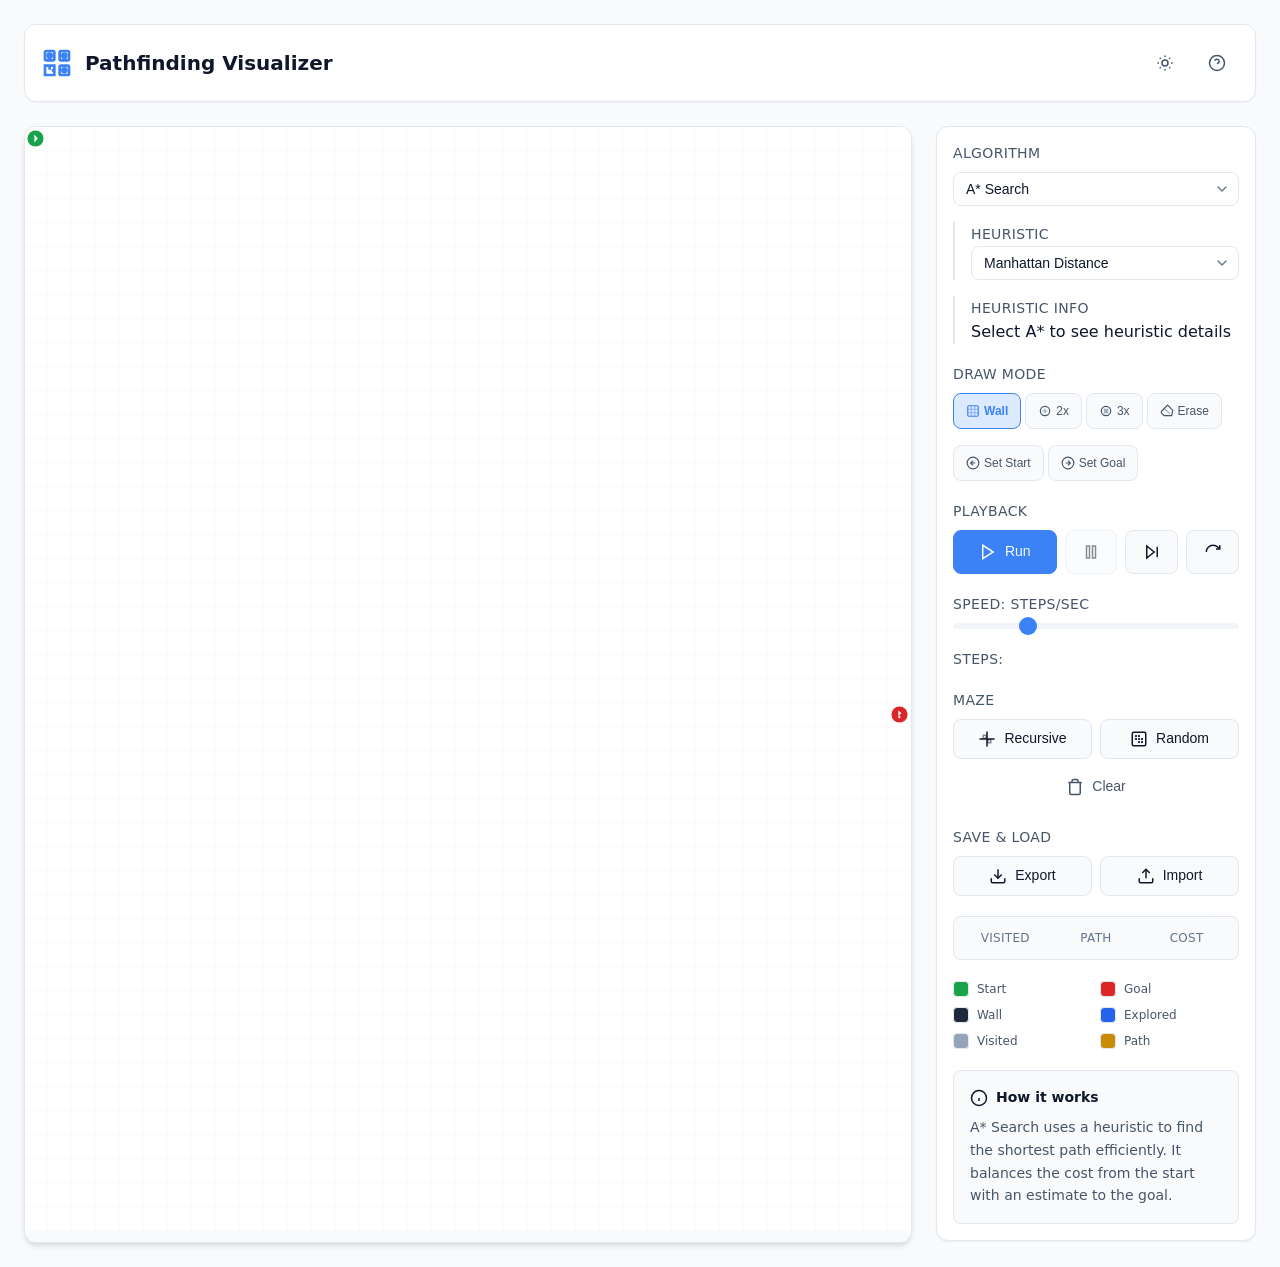
==== index.html @ 315a3c70 "Initial commit: Add all major improvements to pathfinding visualizer" ====
<!DOCTYPE html>
<html lang="en">
<head>
  <meta charset="UTF-8">
  <meta name="viewport" content="width=device-width, initial-scale=1.0, viewport-fit=cover">
  <meta name="description" content="Interactive pathfinding algorithm visualizer. Visualize BFS, DFS, Dijkstra, and A* algorithms with step-by-step animation, maze generation, and educational explanations.">
  <meta name="theme-color" content="#3b82f6">
  <meta name="color-scheme" content="light dark">
  
  <!-- PWA Manifest -->
  <link rel="manifest" href="/manifest.json">
  
  <!-- Favicon -->
  <link rel="icon" type="image/svg+xml" href="data:image/svg+xml,%3Csvg xmlns='http://www.w3.org/2000/svg' viewBox='0 0 32 32'%3E%3Crect width='32' height='32' rx='6' fill='%233b82f6'/%3E%3Cpath d='M8 24h4v-4H8v4zm0-8h4v-4H8v4zm0-8h4V4H8v4zm8 16h8v-4h-8v4zm0-8h8v-4h-8v4zm0-8h8V4h-8v4z' fill='white'/%3E%3C/svg%3E">
  
  <!-- Mobile App Support -->
  <meta name="mobile-web-app-capable" content="yes">
  <meta name="apple-mobile-web-app-capable" content="yes">
  <meta name="apple-mobile-web-app-status-bar-style" content="default">
  <meta name="apple-mobile-web-app-title" content="PathViz">
  <link rel="apple-touch-icon" href="data:image/svg+xml,%3Csvg xmlns='http://www.w3.org/2000/svg' viewBox='0 0 192 192'%3E%3Crect width='192' height='192' rx='36' fill='%233b82f6'/%3E%3Cpath d='M48 144h24v-24H48v24zm0-48h24V72H48v24zm0-48h24V24H48v24zm48 96h48v-24H96v24zm0-48h48V72H96v24zm0-48h48V24H96v24z' fill='white'/%3E%3C/svg%3E">
  
  <!-- Preconnect to external resources (none in this case - zero dependencies) -->
  
  <!-- Styles -->
  <link rel="stylesheet" href="/css/themes.css">
  <link rel="stylesheet" href="/css/main.css">
  
  <title>Pathfinding Visualizer - Interactive Algorithm Visualizer</title>
</head>
<body>
  <a href="#main-content" class="sr-only">Skip to main content</a>
  
  <div class="app" role="application" aria-label="Pathfinding Visualizer">
    
    <!-- Header -->
    <header class="app-header" role="banner">
      <div class="app-title">
        <svg class="logo" viewBox="0 0 24 24" fill="none" stroke="currentColor" stroke-width="2" aria-hidden="true">
          <rect x="3" y="3" width="7" height="7" rx="1"/>
          <rect x="14" y="3" width="7" height="7" rx="1"/>
          <rect x="14" y="14" width="7" height="7" rx="1"/>
          <path d="M3 21h7v-7H3v7z"/>
          <circle cx="6.5" cy="6.5" r="1.5" fill="currentColor"/>
          <circle cx="17.5" cy="6.5" r="1.5" fill="currentColor"/>
          <circle cx="17.5" cy="17.5" r="1.5" fill="currentColor"/>
          <path d="M10 17.5h-3.5v-3.5" stroke-dasharray="2 2"/>
        </svg>
        <h1>Pathfinding Visualizer</h1>
      </div>
      <div class="header-actions">
        <button id="theme-toggle" class="btn btn-ghost btn-icon theme-toggle" aria-label="Toggle dark mode">
          <svg class="icon-sun" viewBox="0 0 24 24" fill="none" stroke="currentColor" stroke-width="2" aria-hidden="true">
            <circle cx="12" cy="12" r="4"/>
            <path d="M12 2v2M12 20v2M4.93 4.93l1.41 1.41M17.66 17.66l1.41 1.41M2 12h2M20 12h2M6.34 17.66l-1.41 1.41M19.07 4.93l-1.41 1.41"/>
          </svg>
          <svg class="icon-moon" viewBox="0 0 24 24" fill="none" stroke="currentColor" stroke-width="2" aria-hidden="true">
            <path d="M21 12.79A9 9 0 1 1 11.21 3 7 7 0 0 0 21 12.79z"/>
          </svg>
        </button>
        <button id="help-btn" class="btn btn-ghost btn-icon" aria-label="Keyboard shortcuts">
          <svg viewBox="0 0 24 24" fill="none" stroke="currentColor" stroke-width="2" aria-hidden="true">
            <circle cx="12" cy="12" r="10"/>
            <path d="M9.09 9a3 3 0 0 1 5.83 1c0 2-3 3-3 3"/>
            <line x1="12" y1="17" x2="12.01" y2="17"/>
          </svg>
        </button>
      </div>
    </header>

    <!-- App Content: Canvas and Sidebar side by side -->
    <div class="app-content">
      
      <!-- Main Content -->
      <main id="main-content" class="main-content">
        
        <!-- Canvas Container -->
        <div class="canvas-wrapper" role="region" aria-label="Grid visualization">
          <canvas id="grid-canvas" role="img" aria-label="Interactive grid showing pathfinding algorithm visualization"></canvas>
        </div>
        
      </main>

      <!-- Sidebar / Control Panel -->
      <aside class="sidebar" role="complementary" aria-label="Controls">
      
      <div class="control-panel">
        
        <!-- Algorithm Selection -->
        <div class="control-group">
          <label for="algorithm-select" id="algorithm-label">Algorithm</label>
          <select id="algorithm-select" class="select" aria-labelledby="algorithm-label">
            <option value="bfs">Breadth-First Search (BFS)</option>
            <option value="dfs">Depth-First Search (DFS)</option>
            <option value="dijkstra">Dijkstra's Algorithm</option>
            <option value="astar" selected>A* Search</option>
          </select>
          
          <!-- Heuristic selector (shown only for A*) -->
          <div id="heuristic-group" class="control-subgroup">
            <label for="heuristic-select" id="heuristic-label">Heuristic</label>
            <select id="heuristic-select" class="select" aria-labelledby="heuristic-label">
              <option value="manhattan" selected>Manhattan Distance</option>
              <option value="euclidean">Euclidean Distance</option>
              <option value="chebyshev">Chebyshev Distance</option>
              <option value="octile">Octile Distance</option>
            </select>
          </div>
          
          <!-- Heuristic Info Display -->
          <div id="heuristic-info" class="control-subgroup">
            <label for="heuristic-display">Heuristic Info</label>
            <div id="heuristic-display" class="heuristic-description">
              Select A* to see heuristic details
            </div>
          </div>
        </div>

        <!-- Draw Mode -->
        <div class="control-group">
          <span class="control-label" id="draw-mode-label">Draw Mode</span>
          <div class="button-group" role="radiogroup" aria-labelledby="draw-mode-label">
            <button class="btn-mode active" data-mode="wall" aria-pressed="true" aria-label="Draw walls">
              <svg viewBox="0 0 24 24" fill="none" stroke="currentColor" stroke-width="2" width="14" height="14" aria-hidden="true">
                <rect x="3" y="3" width="18" height="18" rx="2"/>
                <path d="M9 3v18M15 3v18M3 9h18M3 15h18" opacity="0.5"/>
              </svg>
              Wall
            </button>
            <button class="btn-mode" data-mode="weight2" aria-pressed="false" aria-label="Set weight to 2">
              <svg viewBox="0 0 24 24" fill="none" stroke="currentColor" stroke-width="2" width="14" height="14" aria-hidden="true">
                <circle cx="12" cy="12" r="8"/>
                <path d="M12 8v8M8 12h8" opacity="0.5"/>
              </svg>
              2x
            </button>
            <button class="btn-mode" data-mode="weight3" aria-pressed="false" aria-label="Set weight to 3">
              <svg viewBox="0 0 24 24" fill="none" stroke="currentColor" stroke-width="2" width="14" height="14" aria-hidden="true">
                <circle cx="12" cy="12" r="8"/>
                <path d="M12 8v8M8 12h8M8 8l8 8M16 8l-8 8" opacity="0.5"/>
              </svg>
              3x
            </button>
            <button class="btn-mode" data-mode="eraser" aria-pressed="false" aria-label="Erase cells">
              <svg viewBox="0 0 24 24" fill="none" stroke="currentColor" stroke-width="2" width="14" height="14" aria-hidden="true">
                <path d="M20 20H7L3 16C2 15 2 13 3 12L13 2L22 11L20 20Z"/>
                <path d="M17 17L7 7" opacity="0.5"/>
              </svg>
              Erase
            </button>
          </div>
          <div class="button-group mt-2" role="radiogroup" aria-label="Set positions">
            <button class="btn-mode btn-mode-start" data-mode="setstart" aria-pressed="false" aria-label="Set start position">
              <svg viewBox="0 0 24 24" fill="none" stroke="currentColor" stroke-width="2" width="14" height="14" aria-hidden="true">
                <circle cx="12" cy="12" r="10"/>
                <path d="M12 8l-4 4 4 4M8 12h8" stroke="currentColor"/>
              </svg>
              Set Start
            </button>
            <button class="btn-mode btn-mode-goal" data-mode="setgoal" aria-pressed="false" aria-label="Set goal position">
              <svg viewBox="0 0 24 24" fill="none" stroke="currentColor" stroke-width="2" width="14" height="14" aria-hidden="true">
                <circle cx="12" cy="12" r="10"/>
                <path d="M12 16l4-4-4-4M8 12h8" stroke="currentColor"/>
              </svg>
              Set Goal
            </button>
          </div>
        </div>

        <!-- Playback Controls -->
        <div class="control-group">
          <span class="control-label">Playback</span>
          <div class="playback-controls">
            <button id="btn-run" class="btn btn-primary" aria-label="Run algorithm">
              <svg viewBox="0 0 24 24" fill="none" stroke="currentColor" stroke-width="2" aria-hidden="true">
                <polygon points="5 3 19 12 5 21 5 3"/>
              </svg>
              Run
            </button>
            <button id="btn-pause" class="btn btn-secondary btn-icon" aria-label="Pause animation" disabled>
              <svg viewBox="0 0 24 24" fill="none" stroke="currentColor" stroke-width="2" aria-hidden="true">
                <rect x="6" y="4" width="4" height="16"/>
                <rect x="14" y="4" width="4" height="16"/>
              </svg>
            </button>
            <button id="btn-step" class="btn btn-secondary btn-icon" aria-label="Step forward">
              <svg viewBox="0 0 24 24" fill="none" stroke="currentColor" stroke-width="2" aria-hidden="true">
                <polygon points="5 4 15 12 5 20 5 4"/>
                <line x1="19" y1="5" x2="19" y2="19"/>
              </svg>
            </button>
            <button id="btn-reset" class="btn btn-secondary btn-icon" aria-label="Reset grid">
              <svg viewBox="0 0 24 24" fill="none" stroke="currentColor" stroke-width="2" aria-hidden="true">
                <path d="M3 12a9 9 0 0 1 9-9 9.75 9.75 0 0 1 6.74 2.74L21 8"/>
                <path d="M21 3v5h-5"/>
              </svg>
            </button>
          </div>
        </div>

        <!-- Speed Control -->
        <div class="control-group">
          <label for="speed-slider">
            Speed: <span id="speed-value" aria-live="polite">50</span> steps/sec
          </label>
          <input type="range" id="speed-slider" min="1" max="200" value="50" 
                 aria-valuemin="1" aria-valuemax="200" aria-valuenow="50">
        </div>
        
        <!-- Step Counter -->
        <div class="control-group">
          <label for="step-counter">
            Steps: <span id="step-count" aria-live="polite">0</span>
          </label>
        </div>

        <!-- Maze Generation -->
        <div class="control-group">
          <span class="control-label">Maze</span>
          <div class="maze-controls">
            <button id="btn-maze-backtracker" class="btn btn-secondary">
              <svg viewBox="0 0 24 24" fill="none" stroke="currentColor" stroke-width="2" width="16" height="16" aria-hidden="true">
                <path d="M2 12h20M12 2v20"/>
                <path d="M7 7h4v4H7zM13 13h4v4h-4z" opacity="0.5"/>
              </svg>
              Recursive
            </button>
            <button id="btn-maze-random" class="btn btn-secondary">
              <svg viewBox="0 0 24 24" fill="none" stroke="currentColor" stroke-width="2" width="16" height="16" aria-hidden="true">
                <rect x="3" y="3" width="18" height="18" rx="2"/>
                <path d="M8 8h.01M12 12h.01M16 16h.01M8 12h.01M12 16h.01M12 8h.01M16 12h.01" stroke-width="3" stroke-linecap="round"/>
              </svg>
              Random
            </button>
            <button id="btn-clear-walls" class="btn btn-ghost">
              <svg viewBox="0 0 24 24" fill="none" stroke="currentColor" stroke-width="2" width="16" height="16" aria-hidden="true">
                <path d="M3 6h18M19 6v14c0 1-1 2-2 2H7c-1 0-2-1-2-2V6"/>
                <path d="M8 6V4c0-1 1-2 2-2h4c1 0 2 1 2 2v2"/>
              </svg>
              Clear
            </button>
          </div>
        </div>

        <!-- Import/Export -->
        <div class="control-group">
          <span class="control-label">Save & Load</span>
          <div class="file-controls">
            <button id="btn-export" class="btn btn-secondary">
              <svg viewBox="0 0 24 24" fill="none" stroke="currentColor" stroke-width="2" width="16" height="16" aria-hidden="true">
                <path d="M21 15v4a2 2 0 0 1-2 2H5a2 2 0 0 1-2-2v-4"/>
                <polyline points="7 10 12 15 17 10"/>
                <line x1="12" y1="15" x2="12" y2="3"/>
              </svg>
              Export
            </button>
            <button id="btn-import" class="btn btn-secondary">
              <svg viewBox="0 0 24 24" fill="none" stroke="currentColor" stroke-width="2" width="16" height="16" aria-hidden="true">
                <path d="M21 15v4a2 2 0 0 1-2 2H5a2 2 0 0 1-2-2v-4"/>
                <polyline points="17 8 12 3 7 8"/>
                <line x1="12" y1="3" x2="12" y2="15"/>
              </svg>
              Import
            </button>
            <input type="file" id="file-input" class="file-input" accept=".json" aria-label="Import maze file">
          </div>
        </div>

        <!-- Stats Panel -->
        <div class="stats-panel" role="region" aria-label="Algorithm statistics">
          <div class="stat">
            <span class="stat-label">Visited</span>
            <span id="stat-visited" class="stat-value" aria-live="polite">0</span>
          </div>
          <div class="stat">
            <span class="stat-label">Path</span>
            <span id="stat-length" class="stat-value" aria-live="polite">0</span>
          </div>
          <div class="stat">
            <span class="stat-label">Cost</span>
            <span id="stat-cost" class="stat-value" aria-live="polite">0</span>
          </div>
        </div>

        <!-- Legend -->
        <div class="legend" role="region" aria-label="Color legend">
          <div class="legend-item">
            <span class="legend-color legend-color-start"></span>
            <span>Start</span>
          </div>
          <div class="legend-item">
            <span class="legend-color legend-color-goal"></span>
            <span>Goal</span>
          </div>
          <div class="legend-item">
            <span class="legend-color legend-color-wall"></span>
            <span>Wall</span>
          </div>
          <div class="legend-item">
            <span class="legend-color legend-color-open"></span>
            <span>Explored</span>
          </div>
          <div class="legend-item">
            <span class="legend-color legend-color-closed"></span>
            <span>Visited</span>
          </div>
          <div class="legend-item">
            <span class="legend-color legend-color-path"></span>
            <span>Path</span>
          </div>
        </div>

        <!-- Algorithm Explanation Panel -->
        <div class="explanation-panel" role="region" aria-label="Algorithm explanation">
          <h3>
            <svg viewBox="0 0 24 24" fill="none" stroke="currentColor" stroke-width="2" width="18" height="18" aria-hidden="true">
              <circle cx="12" cy="12" r="10"/>
              <line x1="12" y1="16" x2="12" y2="12"/>
              <line x1="12" y1="8" x2="12.01" y2="8"/>
            </svg>
            How it works
          </h3>
          <p id="algorithm-description">
            A* Search uses a heuristic to find the shortest path efficiently. It balances the cost from the start with an estimate to the goal.
          </p>
          <div class="explanation-current hidden" id="explanation-current">
            <p id="current-step">Algorithm not running</p>
          </div>
        </div>

      </div>
      </aside>
      
    </div>
    
  </div>

  <!-- Toast Container -->
  <div id="toast-container" role="region" aria-label="Notifications"></div>

  <!-- Keyboard Shortcuts Modal -->
  <div id="shortcuts-help" class="shortcuts-help" role="dialog" aria-modal="true" aria-labelledby="shortcuts-title">
    <div class="shortcuts-modal">
      <h2 id="shortcuts-title">Keyboard Shortcuts</h2>
      <div class="shortcut-list">
        <div class="shortcut-item">
          <span class="shortcut-description">Run / Pause algorithm</span>
          <kbd>Space</kbd>
        </div>
        <div class="shortcut-item">
          <span class="shortcut-description">Step forward (when paused)</span>
          <kbd>S</kbd>
        </div>
        <div class="shortcut-item">
          <span class="shortcut-description">Reset grid</span>
          <kbd>R</kbd>
        </div>
        <div class="shortcut-item">
          <span class="shortcut-description">Clear walls</span>
          <kbd>C</kbd>
        </div>
        <div class="shortcut-item">
          <span class="shortcut-description">Undo</span>
          <kbd>Ctrl</kbd> <kbd>Z</kbd>
        </div>
        <div class="shortcut-item">
          <span class="shortcut-description">Redo</span>
          <kbd>Ctrl</kbd> <kbd>Y</kbd>
        </div>
        <div class="shortcut-item">
          <span class="shortcut-description">Wall mode</span>
          <kbd>1</kbd>
        </div>
        <div class="shortcut-item">
          <span class="shortcut-description">Weight 2 mode</span>
          <kbd>2</kbd>
        </div>
        <div class="shortcut-item">
          <span class="shortcut-description">Weight 3 mode</span>
          <kbd>3</kbd>
        </div>
        <div class="shortcut-item">
          <span class="shortcut-description">Eraser mode</span>
          <kbd>0</kbd>
        </div>
        <div class="shortcut-item">
          <span class="shortcut-description">Set start position</span>
          <kbd>4</kbd>
        </div>
        <div class="shortcut-item">
          <span class="shortcut-description">Set goal position</span>
          <kbd>5</kbd>
        </div>
      </div>
      <button id="close-shortcuts" class="btn btn-primary btn-full-width mt-6">
        Got it
      </button>
    </div>
  </div>

  <!-- Offline Indicator -->
  <div id="offline-indicator" class="offline-indicator" role="status" aria-live="polite">
    You're offline. The app is still fully functional.
  </div>

  <!-- JavaScript Modules -->
  <script type="module" src="/js/main.js"></script>
  
  <!-- Service Worker Registration -->
  <script>
    if ('serviceWorker' in navigator) {
      window.addEventListener('load', async () => {
        try {
          const registration = await navigator.serviceWorker.register('/sw.js');
          console.log('[App] SW registered:', registration.scope);
          
          // Listen for updates
          registration.addEventListener('updatefound', () => {
            const newWorker = registration.installing;
            newWorker.addEventListener('statechange', () => {
              if (newWorker.state === 'installed' && navigator.serviceWorker.controller) {
                console.log('[App] New version available');
                // Could show a "Update available" toast here
              }
            });
          });
        } catch (err) {
          console.error('[App] SW registration failed:', err);
        }
      });
    }
    
    // Online/Offline detection
    function updateOnlineStatus() {
      const indicator = document.getElementById('offline-indicator');
      if (navigator.onLine) {
        indicator.classList.remove('show');
      } else {
        indicator.classList.add('show');
        setTimeout(() => indicator.classList.remove('show'), 5000);
      }
    }
    
    window.addEventListener('online', updateOnlineStatus);
    window.addEventListener('offline', updateOnlineStatus);
  </script>
</body>
</html>
---- css/themes.css ----
/* ==========================================================================
   Pathfinding Visualizer - Design Tokens
   Light & Dark mode with CSS custom properties
   WCAG AA compliant color contrast (4.5:1 minimum)
   ========================================================================== */

/* --------------------------------------------------------------------------
   Light Mode (Default)
   -------------------------------------------------------------------------- */
:root {
  /* Background Colors */
  --bg-primary: #ffffff;
  --bg-secondary: #f8fafc;
  --bg-tertiary: #f1f5f9;
  --bg-elevated: #ffffff;
  --bg-overlay: rgba(15, 23, 42, 0.5);

  /* Text Colors - All meet 4.5:1 contrast against backgrounds */
  --text-primary: #0f172a;      /* slate-900 on white: 15.8:1 */
  --text-secondary: #475569;    /* slate-600 on white: 5.9:1 */
  --text-muted: #64748b;        /* slate-500 on white: 5.3:1 */
  --text-inverse: #f8fafc;      /* slate-50 */

  /* Grid Cell Colors */
  --cell-unvisited: #ffffff;
  --cell-wall: #1e293b;         /* slate-800 */
  --cell-start: #16a34a;        /* green-600 */
  --cell-goal: #dc2626;         /* red-600 */
  --cell-open: #2563eb;         /* blue-600 */
  --cell-closed: #94a3b8;       /* slate-400 */
  --cell-path: #ca8a04;         /* yellow-600 */
  --cell-weight-1: #ffffff;
  --cell-weight-2: #fed7aa;     /* orange-200 */
  --cell-weight-3: #fb923c;     /* orange-400 */

  /* UI Accent Colors */
  --primary: #3b82f6;           /* blue-500 */
  --primary-hover: #2563eb;     /* blue-600 */
  --primary-active: #1d4ed8;     /* blue-700 */
  --primary-subtle: #dbeafe;     /* blue-100 */

  --success: #22c55e;           /* green-500 */
  --success-hover: #16a34a;     /* green-600 */
  --success-subtle: #dcfce7;     /* green-100 */

  --warning: #f59e0b;           /* amber-500 */
  --warning-hover: #d97706;      /* amber-600 */
  --warning-subtle: #fef3c7;     /* amber-100 */

  --danger: #ef4444;            /* red-500 */
  --danger-hover: #dc2626;       /* red-600 */
  --danger-subtle: #fee2e2;       /* red-100 */

  /* Neutral Scale */
  --neutral-50: #f8fafc;
  --neutral-100: #f1f5f9;
  --neutral-200: #e2e8f0;
  --neutral-300: #cbd5e1;
  --neutral-400: #94a3b8;
  --neutral-500: #64748b;
  --neutral-600: #475569;
  --neutral-700: #334155;
  --neutral-800: #1e293b;
  --neutral-900: #0f172a;

  /* Borders & Shadows */
  --border-color: #e2e8f0;
  --border-width: 1px;
  --border-radius-sm: 4px;
  --border-radius-md: 8px;
  --border-radius-lg: 12px;
  --border-radius-xl: 16px;

  --shadow-sm: 0 1px 2px rgba(15, 23, 42, 0.05);
  --shadow-md: 0 4px 6px -1px rgba(15, 23, 42, 0.1), 0 2px 4px -1px rgba(15, 23, 42, 0.06);
  --shadow-lg: 0 10px 15px -3px rgba(15, 23, 42, 0.1), 0 4px 6px -2px rgba(15, 23, 42, 0.05);
  --shadow-xl: 0 20px 25px -5px rgba(15, 23, 42, 0.1), 0 10px 10px -5px rgba(15, 23, 42, 0.04);

  /* Animation Timing - 150-300ms for micro-interactions */
  --duration-instant: 0ms;
  --duration-fast: 150ms;
  --duration-base: 200ms;
  --duration-slow: 300ms;
  --duration-slower: 500ms;

  /* Easing Functions */
  --ease-linear: linear;
  --ease-in: cubic-bezier(0.4, 0, 1, 1);
  --ease-out: cubic-bezier(0, 0, 0.2, 1);
  --ease-in-out: cubic-bezier(0.4, 0, 0.2, 1);
  --ease-spring: cubic-bezier(0.34, 1.56, 0.64, 1);

  /* Spacing Scale (4px base) */
  --space-1: 4px;
  --space-2: 8px;
  --space-3: 12px;
  --space-4: 16px;
  --space-5: 20px;
  --space-6: 24px;
  --space-8: 32px;
  --space-10: 40px;
  --space-12: 48px;

  /* Typography */
  --font-sans: system-ui, -apple-system, BlinkMacSystemFont, 'Segoe UI', Roboto, sans-serif;
  --font-mono: ui-monospace, SFMono-Regular, 'SF Mono', Menlo, Consolas, monospace;

  --text-xs: 12px;
  --text-sm: 14px;
  --text-base: 16px;
  --text-lg: 18px;
  --text-xl: 20px;
  --text-2xl: 24px;

  --font-normal: 400;
  --font-medium: 500;
  --font-semibold: 600;
  --font-bold: 700;

  --leading-tight: 1.25;
  --leading-normal: 1.5;
  --leading-relaxed: 1.625;

  /* Focus States */
  --focus-ring-color: #3b82f6;
  --focus-ring-width: 2px;
  --focus-ring-offset: 2px;
}

/* --------------------------------------------------------------------------
   Dark Mode
   -------------------------------------------------------------------------- */
[data-theme="dark"] {
  /* Background Colors - Darker theme */
  --bg-primary: #0f172a;        /* slate-900 */
  --bg-secondary: #1e293b;      /* slate-800 */
  --bg-tertiary: #334155;        /* slate-700 */
  --bg-elevated: #334155;
  --bg-overlay: rgba(0, 0, 0, 0.7);

  /* Text Colors - Lighter for dark backgrounds */
  --text-primary: #f8fafc;      /* slate-50 on slate-900: 15.8:1 */
  --text-secondary: #cbd5e1;    /* slate-300 on slate-900: 9.1:1 */
  --text-muted: #94a3b8;        /* slate-400 on slate-900: 5.3:1 */
  --text-inverse: #0f172a;

  /* Grid Cell Colors - Adjusted for dark theme */
  --cell-unvisited: #1e293b;    /* slate-800 */
  --cell-wall: #020617;         /* slate-950 - very dark */
  --cell-start: #4ade80;        /* green-400 - lighter for contrast */
  --cell-goal: #f87171;         /* red-400 */
  --cell-open: #60a5fa;         /* blue-400 */
  --cell-closed: #475569;        /* slate-600 */
  --cell-path: #facc15;         /* yellow-400 - brighter path */
  --cell-weight-1: #1e293b;
  --cell-weight-2: #7c2d12;       /* orange-900 */
  --cell-weight-3: #9a3412;       /* orange-800 */

  /* UI Accent Colors - Brighter variants for dark */
  --primary: #60a5fa;           /* blue-400 */
  --primary-hover: #3b82f6;      /* blue-500 */
  --primary-active: #2563eb;     /* blue-600 */
  --primary-subtle: #1e3a8a;     /* blue-900 */

  --success: #4ade80;
  --success-hover: #22c55e;
  --success-subtle: #14532d;

  --warning: #fbbf24;
  --warning-hover: #f59e0b;
  --warning-subtle: #78350f;

  --danger: #f87171;
  --danger-hover: #ef4444;
  --danger-subtle: #7f1d1d;

  /* Borders & Shadows - Darker */
  --border-color: #334155;
  --shadow-sm: 0 1px 2px rgba(0, 0, 0, 0.3);
  --shadow-md: 0 4px 6px -1px rgba(0, 0, 0, 0.4), 0 2px 4px -1px rgba(0, 0, 0, 0.2);
  --shadow-lg: 0 10px 15px -3px rgba(0, 0, 0, 0.4), 0 4px 6px -2px rgba(0, 0, 0, 0.2);
  --shadow-xl: 0 20px 25px -5px rgba(0, 0, 0, 0.4), 0 10px 10px -5px rgba(0, 0, 0, 0.2);

  /* Focus ring - brighter for visibility */
  --focus-ring-color: #60a5fa;
}

/* --------------------------------------------------------------------------
   Reduced Motion Preference
   -------------------------------------------------------------------------- */
@media (prefers-reduced-motion: reduce) {
  :root {
    --duration-instant: 0ms;
    --duration-fast: 0ms;
    --duration-base: 0ms;
    --duration-slow: 0ms;
    --duration-slower: 0ms;
  }

  *,
  *::before,
  *::after {
    animation-duration: 0.01ms !important;
    animation-iteration-count: 1 !important;
    transition-duration: 0.01ms !important;
    scroll-behavior: auto !important;
  }
}

/* --------------------------------------------------------------------------
   High Contrast Mode Support
   -------------------------------------------------------------------------- */
@media (prefers-contrast: high) {
  :root {
    --border-width: 2px;
    --focus-ring-width: 3px;
  }

  [data-theme="dark"] {
    --cell-wall: #000000;
    --cell-start: #00ff00;
    --cell-goal: #ff0000;
    --cell-open: #0080ff;
    --cell-path: #ffff00;
  }
}
---- css/main.css ----
/* ==========================================================================
   Pathfinding Visualizer - Main Styles
   Layout, components, and utilities
   ========================================================================== */

/* --------------------------------------------------------------------------
   CSS Reset & Base Styles
   -------------------------------------------------------------------------- */
*,
*::before,
*::after {
  box-sizing: border-box;
  margin: 0;
  padding: 0;
}

html {
  font-size: 16px;
  -webkit-font-smoothing: antialiased;
  -moz-osx-font-smoothing: grayscale;
  text-rendering: optimizeLegibility;
}

body {
  font-family: var(--font-sans);
  font-size: var(--text-base);
  line-height: var(--leading-normal);
  color: var(--text-primary);
  background-color: var(--bg-secondary);
  min-height: 100vh;
  overflow-x: hidden;
}

/* --------------------------------------------------------------------------
   App Layout - Header on top, content below
   -------------------------------------------------------------------------- */
.app {
  display: flex;
  flex-direction: column;
  min-height: 100vh;
  max-width: 1600px;
  margin: 0 auto;
  padding: var(--space-4);
  gap: var(--space-4);
}

/* App content area - canvas and sidebar side by side on desktop */
.app-content {
  display: flex;
  flex-direction: column;
  gap: var(--space-4);
  flex: 1;
}

@media (min-width: 1024px) {
  .app {
    padding: var(--space-6);
    gap: var(--space-6);
  }
  
  .app-content {
    flex-direction: row;
    gap: var(--space-6);
  }
}

/* --------------------------------------------------------------------------
   Header
   -------------------------------------------------------------------------- */
.app-header {
  display: flex;
  align-items: center;
  justify-content: space-between;
  padding: var(--space-4);
  background: var(--bg-elevated);
  border-radius: var(--border-radius-lg);
  box-shadow: var(--shadow-sm);
  border: var(--border-width) solid var(--border-color);
  position: sticky;
  top: 0;
  z-index: 100;
}

.app-title {
  display: flex;
  align-items: center;
  gap: var(--space-3);
}

.app-title h1 {
  font-size: var(--text-xl);
  font-weight: var(--font-bold);
  color: var(--text-primary);
}

.app-title .logo {
  width: 32px;
  height: 32px;
  color: var(--primary);
}

.header-actions {
  display: flex;
  align-items: center;
  gap: var(--space-2);
}

/* --------------------------------------------------------------------------
   Main Content Area
   -------------------------------------------------------------------------- */
.main-content {
  flex: 1;
  display: flex;
  flex-direction: column;
  gap: var(--space-4);
  min-width: 0;
}

/* --------------------------------------------------------------------------
   Canvas Container
   -------------------------------------------------------------------------- */
.canvas-wrapper {
  position: relative;
  background: var(--bg-elevated);
  border-radius: var(--border-radius-lg);
  box-shadow: var(--shadow-md);
  border: var(--border-width) solid var(--border-color);
  overflow: hidden;
  flex: 1;
  min-height: 400px;
  display: flex;
  align-items: center;
  justify-content: center;
}

#grid-canvas {
  display: block;
  cursor: crosshair;
  touch-action: none;
  -webkit-user-select: none;
  user-select: none;
}

#grid-canvas:active {
  cursor: grabbing;
}

/* --------------------------------------------------------------------------
   Sidebar / Control Panel
   -------------------------------------------------------------------------- */
.sidebar {
  display: flex;
  flex-direction: column;
  gap: var(--space-4);
  width: 100%;
}

@media (min-width: 1024px) {
  .sidebar {
    width: 320px;
    flex-shrink: 0;
  }
}

.control-panel {
  background: var(--bg-elevated);
  border-radius: var(--border-radius-lg);
  box-shadow: var(--shadow-sm);
  border: var(--border-width) solid var(--border-color);
  padding: var(--space-4);
  display: flex;
  flex-direction: column;
  gap: var(--space-5);
}

/* --------------------------------------------------------------------------
   Control Groups
   -------------------------------------------------------------------------- */
.control-group {
  display: flex;
  flex-direction: column;
  gap: var(--space-2);
}

.control-group label,
.control-group .control-label {
  font-size: var(--text-sm);
  font-weight: var(--font-medium);
  color: var(--text-secondary);
  text-transform: uppercase;
  letter-spacing: 0.025em;
}

.control-subgroup {
  padding-left: var(--space-4);
  border-left: 2px solid var(--border-color);
  margin-top: var(--space-2);
}

/* --------------------------------------------------------------------------
   Form Elements
   -------------------------------------------------------------------------- */
.select {
  -webkit-appearance: none;
  -moz-appearance: none;
  appearance: none;
  width: 100%;
  padding: var(--space-2) var(--space-3);
  padding-right: var(--space-8);
  font-size: var(--text-sm);
  font-weight: var(--font-medium);
  color: var(--text-primary);
  background: var(--bg-primary);
  border: var(--border-width) solid var(--border-color);
  border-radius: var(--border-radius-md);
  cursor: pointer;
  transition: border-color var(--duration-fast) var(--ease-in-out),
              box-shadow var(--duration-fast) var(--ease-in-out);
  background-image: url("data:image/svg+xml,%3Csvg xmlns='http://www.w3.org/2000/svg' width='16' height='16' viewBox='0 0 24 24' fill='none' stroke='%2364748b' stroke-width='2' stroke-linecap='round' stroke-linejoin='round'%3E%3Cpath d='m6 9 6 6 6-6'/%3E%3C/svg%3E");
  background-repeat: no-repeat;
  background-position: right var(--space-2) center;
  background-size: 16px;
}

.select:hover {
  border-color: var(--neutral-400);
}

.select:focus {
  outline: none;
  border-color: var(--primary);
  box-shadow: 0 0 0 var(--focus-ring-width) var(--primary-subtle);
}

/* Range Slider */
input[type="range"] {
  -webkit-appearance: none;
  appearance: none;
  width: 100%;
  height: 6px;
  background: var(--bg-tertiary);
  border-radius: 3px;
  cursor: pointer;
}

input[type="range"]::-webkit-slider-thumb {
  -webkit-appearance: none;
  width: 18px;
  height: 18px;
  background: var(--primary);
  border-radius: 50%;
  cursor: pointer;
  transition: transform var(--duration-fast) var(--ease-out),
              box-shadow var(--duration-fast) var(--ease-out);
  box-shadow: var(--shadow-sm);
}

input[type="range"]::-webkit-slider-thumb:hover {
  transform: scale(1.1);
}

input[type="range"]::-webkit-slider-thumb:active {
  box-shadow: 0 0 0 4px var(--primary-subtle);
}

input[type="range"]::-moz-range-thumb {
  width: 18px;
  height: 18px;
  background: var(--primary);
  border-radius: 50%;
  cursor: pointer;
  border: none;
  box-shadow: var(--shadow-sm);
}

/* --------------------------------------------------------------------------
   Buttons
   -------------------------------------------------------------------------- */
.btn {
  display: inline-flex;
  align-items: center;
  justify-content: center;
  gap: var(--space-2);
  padding: var(--space-2) var(--space-4);
  font-size: var(--text-sm);
  font-weight: var(--font-medium);
  line-height: var(--leading-tight);
  color: var(--text-primary);
  background: var(--bg-primary);
  border: var(--border-width) solid var(--border-color);
  border-radius: var(--border-radius-md);
  cursor: pointer;
  transition: all var(--duration-fast) var(--ease-in-out);
  min-height: 40px;
  min-width: 44px;
  touch-action: manipulation;
}

.btn:hover:not(:disabled) {
  background: var(--bg-secondary);
  border-color: var(--neutral-400);
}

.btn:focus-visible {
  outline: none;
  box-shadow: 0 0 0 var(--focus-ring-width) var(--primary-subtle);
}

.btn:active:not(:disabled) {
  transform: scale(0.98);
}

.btn:disabled {
  opacity: 0.5;
  cursor: not-allowed;
}

.btn svg {
  width: 18px;
  height: 18px;
  flex-shrink: 0;
}

/* Button Variants */
.btn-primary {
  color: var(--text-inverse);
  background: var(--primary);
  border-color: var(--primary);
}

.btn-primary:hover:not(:disabled) {
  background: var(--primary-hover);
  border-color: var(--primary-hover);
}

.btn-secondary {
  color: var(--text-primary);
  background: var(--bg-secondary);
  border-color: var(--border-color);
}

.btn-secondary:hover:not(:disabled) {
  background: var(--bg-tertiary);
}

.btn-danger {
  color: var(--text-inverse);
  background: var(--danger);
  border-color: var(--danger);
}

.btn-danger:hover:not(:disabled) {
  background: var(--danger-hover);
  border-color: var(--danger-hover);
}

.btn-ghost {
  color: var(--text-secondary);
  background: transparent;
  border-color: transparent;
}

.btn-ghost:hover:not(:disabled) {
  color: var(--text-primary);
  background: var(--bg-secondary);
}

/* Icon-only button */
.btn-icon {
  padding: var(--space-2);
  min-width: 44px;
  min-height: 44px;
}

/* Button Group */
.button-group {
  display: flex;
  gap: var(--space-1);
  flex-wrap: wrap;
}

.button-group .btn {
  flex: 1;
  min-width: 44px;
}

/* --------------------------------------------------------------------------
   Mode Toggle Buttons (Wall, Weight, Eraser)
   -------------------------------------------------------------------------- */
.btn-mode {
  display: inline-flex;
  align-items: center;
  justify-content: center;
  gap: var(--space-1);
  padding: var(--space-2) var(--space-3);
  font-size: var(--text-xs);
  font-weight: var(--font-medium);
  color: var(--text-secondary);
  background: var(--bg-secondary);
  border: var(--border-width) solid var(--border-color);
  border-radius: var(--border-radius-md);
  cursor: pointer;
  transition: all var(--duration-fast) var(--ease-in-out);
  min-height: 36px;
  min-width: 44px;
}

.btn-mode:hover {
  background: var(--bg-tertiary);
  color: var(--text-primary);
}

.btn-mode.active {
  color: var(--primary);
  background: var(--primary-subtle);
  border-color: var(--primary);
  font-weight: var(--font-semibold);
}

.btn-mode:focus-visible {
  outline: none;
  box-shadow: 0 0 0 var(--focus-ring-width) var(--primary-subtle);
}

/* --------------------------------------------------------------------------
   Playback Controls
   -------------------------------------------------------------------------- */
.playback-controls {
  display: flex;
  gap: var(--space-2);
}

.playback-controls .btn {
  flex: 1;
}

.playback-controls .btn-primary {
  flex: 2;
}

/* --------------------------------------------------------------------------
   Stats Panel
   -------------------------------------------------------------------------- */
.stats-panel {
  display: grid;
  grid-template-columns: repeat(3, 1fr);
  gap: var(--space-3);
  padding: var(--space-3);
  background: var(--bg-secondary);
  border-radius: var(--border-radius-md);
  border: var(--border-width) solid var(--border-color);
}

.stat {
  display: flex;
  flex-direction: column;
  align-items: center;
  text-align: center;
  gap: var(--space-1);
}

.stat-label {
  font-size: var(--text-xs);
  font-weight: var(--font-medium);
  color: var(--text-muted);
  text-transform: uppercase;
  letter-spacing: 0.025em;
}

.stat-value {
  font-size: var(--text-xl);
  font-weight: var(--font-bold);
  color: var(--text-primary);
  font-family: var(--font-mono);
  line-height: 1;
}

/* --------------------------------------------------------------------------
   Legend
   -------------------------------------------------------------------------- */
.legend {
  display: grid;
  grid-template-columns: repeat(2, 1fr);
  gap: var(--space-2);
}

.legend-item {
  display: flex;
  align-items: center;
  gap: var(--space-2);
  font-size: var(--text-xs);
  color: var(--text-secondary);
}

.legend-color {
  width: 16px;
  height: 16px;
  border-radius: var(--border-radius-sm);
  border: var(--border-width) solid var(--border-color);
  flex-shrink: 0;
}

.legend-color-start {
  background: var(--cell-start);
}

.legend-color-goal {
  background: var(--cell-goal);
}

.legend-color-wall {
  background: var(--cell-wall);
}

.legend-color-open {
  background: var(--cell-open);
}

.legend-color-closed {
  background: var(--cell-closed);
}

.legend-color-path {
  background: var(--cell-path);
}

/* --------------------------------------------------------------------------
   Algorithm Explanation Panel
   -------------------------------------------------------------------------- */
.explanation-panel {
  background: var(--bg-secondary);
  border-radius: var(--border-radius-md);
  border: var(--border-width) solid var(--border-color);
  padding: var(--space-4);
}

.explanation-panel h3 {
  font-size: var(--text-sm);
  font-weight: var(--font-semibold);
  color: var(--text-primary);
  margin-bottom: var(--space-2);
  display: flex;
  align-items: center;
  gap: var(--space-2);
}

.explanation-panel p {
  font-size: var(--text-sm);
  color: var(--text-secondary);
  line-height: var(--leading-relaxed);
}

.explanation-current {
  margin-top: var(--space-3);
  padding: var(--space-3);
  background: var(--primary-subtle);
  border-radius: var(--border-radius-md);
  border-left: 3px solid var(--primary);
}

.explanation-current p {
  color: var(--text-primary);
  font-weight: var(--font-medium);
}

/* --------------------------------------------------------------------------
   Toast Notifications
   -------------------------------------------------------------------------- */
#toast-container {
  position: fixed;
  bottom: var(--space-4);
  right: var(--space-4);
  z-index: 1000;
  display: flex;
  flex-direction: column;
  gap: var(--space-2);
  pointer-events: none;
}

.toast {
  display: flex;
  align-items: center;
  gap: var(--space-3);
  padding: var(--space-3) var(--space-4);
  background: var(--bg-elevated);
  border: var(--border-width) solid var(--border-color);
  border-radius: var(--border-radius-md);
  box-shadow: var(--shadow-lg);
  font-size: var(--text-sm);
  color: var(--text-primary);
  min-width: 280px;
  max-width: 400px;
  opacity: 0;
  transform: translateY(20px);
  transition: all var(--duration-base) var(--ease-out);
  pointer-events: auto;
}

.toast.show {
  opacity: 1;
  transform: translateY(0);
}

.toast-info {
  border-left: 3px solid var(--primary);
}

.toast-success {
  border-left: 3px solid var(--success);
}

.toast-warning {
  border-left: 3px solid var(--warning);
}

.toast-error {
  border-left: 3px solid var(--danger);
}

/* --------------------------------------------------------------------------
   Maze Controls
   -------------------------------------------------------------------------- */
.maze-controls {
  display: flex;
  gap: var(--space-2);
  flex-wrap: wrap;
}

.maze-controls .btn {
  flex: 1;
  min-width: 100px;
}

/* --------------------------------------------------------------------------
   File Import/Export
   -------------------------------------------------------------------------- */
.file-controls {
  display: flex;
  gap: var(--space-2);
}

.file-controls .btn {
  flex: 1;
}

.file-input {
  display: none;
}

/* --------------------------------------------------------------------------
   Theme Toggle
   -------------------------------------------------------------------------- */
.theme-toggle {
  position: relative;
  width: 44px;
  height: 44px;
  padding: 0;
  border-radius: var(--border-radius-md);
  overflow: hidden;
}

.theme-toggle .icon-sun,
.theme-toggle .icon-moon {
  position: absolute;
  top: 50%;
  left: 50%;
  transform: translate(-50%, -50%);
  transition: all var(--duration-base) var(--ease-in-out);
}

.theme-toggle .icon-sun {
  opacity: 1;
  transform: translate(-50%, -50%) rotate(0deg);
}

.theme-toggle .icon-moon {
  opacity: 0;
  transform: translate(-50%, -50%) rotate(90deg);
}

[data-theme="dark"] .theme-toggle .icon-sun {
  opacity: 0;
  transform: translate(-50%, -50%) rotate(-90deg);
}

[data-theme="dark"] .theme-toggle .icon-moon {
  opacity: 1;
  transform: translate(-50%, -50%) rotate(0deg);
}

/* --------------------------------------------------------------------------
   Keyboard Shortcuts Help
   -------------------------------------------------------------------------- */
.shortcuts-help {
  position: fixed;
  top: 0;
  left: 0;
  right: 0;
  bottom: 0;
  background: var(--bg-overlay);
  display: flex;
  align-items: center;
  justify-content: center;
  z-index: 100;
  opacity: 0;
  visibility: hidden;
  transition: all var(--duration-base) var(--ease-in-out);
}

.shortcuts-help.show {
  opacity: 1;
  visibility: visible;
}

.shortcuts-modal {
  background: var(--bg-elevated);
  border-radius: var(--border-radius-xl);
  box-shadow: var(--shadow-xl);
  padding: var(--space-6);
  max-width: 480px;
  width: 90%;
  max-height: 80vh;
  overflow-y: auto;
  transform: scale(0.9);
  transition: transform var(--duration-base) var(--ease-spring);
}

.shortcuts-help.show .shortcuts-modal {
  transform: scale(1);
}

.shortcuts-modal h2 {
  font-size: var(--text-xl);
  font-weight: var(--font-bold);
  margin-bottom: var(--space-4);
  color: var(--text-primary);
}

.shortcut-list {
  display: flex;
  flex-direction: column;
  gap: var(--space-3);
}

.shortcut-item {
  display: flex;
  align-items: center;
  justify-content: space-between;
  gap: var(--space-4);
}

.shortcut-description {
  font-size: var(--text-sm);
  color: var(--text-secondary);
}

kbd {
  display: inline-flex;
  align-items: center;
  justify-content: center;
  min-width: 28px;
  height: 28px;
  padding: 0 var(--space-2);
  font-family: var(--font-mono);
  font-size: var(--text-xs);
  font-weight: var(--font-semibold);
  color: var(--text-primary);
  background: var(--bg-secondary);
  border: var(--border-width) solid var(--border-color);
  border-radius: var(--border-radius-sm);
  box-shadow: 0 2px 0 var(--border-color);
}

kbd:active {
  transform: translateY(2px);
  box-shadow: none;
}

/* --------------------------------------------------------------------------
   Loading States
   -------------------------------------------------------------------------- */
.skeleton {
  background: linear-gradient(
    90deg,
    var(--bg-secondary) 25%,
    var(--bg-tertiary) 50%,
    var(--bg-secondary) 75%
  );
  background-size: 200% 100%;
  animation: skeleton-loading 1.5s infinite;
  border-radius: var(--border-radius-sm);
}

@keyframes skeleton-loading {
  0% {
    background-position: 200% 0;
  }
  100% {
    background-position: -200% 0;
  }
}

/* --------------------------------------------------------------------------
   Offline Indicator
   -------------------------------------------------------------------------- */
.offline-indicator {
  position: fixed;
  top: 0;
  left: 0;
  right: 0;
  padding: var(--space-2) var(--space-4);
  background: var(--warning);
  color: var(--neutral-900);
  font-size: var(--text-sm);
  font-weight: var(--font-medium);
  text-align: center;
  transform: translateY(-100%);
  transition: transform var(--duration-base) var(--ease-out);
  z-index: 9999;
}

.offline-indicator.show {
  transform: translateY(0);
}

/* --------------------------------------------------------------------------
   Responsive Adjustments
   -------------------------------------------------------------------------- */
@media (max-width: 640px) {
  .app {
    padding: var(--space-2);
  }

  .app-title h1 {
    font-size: var(--text-lg);
  }

  .stats-panel {
    grid-template-columns: 1fr;
    gap: var(--space-2);
  }

  .stat {
    flex-direction: row;
    justify-content: space-between;
    text-align: left;
  }

  .legend {
    grid-template-columns: repeat(3, 1fr);
  }

  .playback-controls {
    flex-wrap: wrap;
  }

  .playback-controls .btn-primary {
    flex: 100%;
    order: -1;
  }
}

/* --------------------------------------------------------------------------
   Utilities
   -------------------------------------------------------------------------- */
.sr-only {
  position: absolute;
  width: 1px;
  height: 1px;
  padding: 0;
  margin: -1px;
  overflow: hidden;
  clip: rect(0, 0, 0, 0);
  white-space: nowrap;
  border: 0;
}

.hidden {
  display: none !important;
}

.visually-hidden {
  position: absolute;
  width: 1px;
  height: 1px;
  padding: 0;
  margin: -1px;
  overflow: hidden;
  clip: rect(0, 0, 0, 0);
  border: 0;
}

/* Utility Classes */
.btn-full-width {
  width: 100%;
}

.mt-2 {
  margin-top: var(--space-2);
}

.mt-6 {
  margin-top: var(--space-6);
}

/* Set Start/Goal Button Styles */
.btn-mode-start.active {
  background: var(--cell-start);
  color: white;
  border-color: var(--cell-start);
}

.btn-mode-goal.active {
  background: var(--cell-goal);
  color: white;
  border-color: var(--cell-goal);
}

/* --------------------------------------------------------------------------
   Accessibility & Motion Preferences
   -------------------------------------------------------------------------- */

/* Reduced Motion */
.reduce-motion,
.reduce-motion * {
  animation-duration: 0.01ms !important;
  animation-iteration-count: 1 !important;
  transition-duration: 0.01ms !important;
  scroll-behavior: auto !important;
}

.reduce-motion .toast {
  transition: none !important;
}

/* High Contrast Mode */
.high-contrast {
  --cell-unvisited: #ffffff;
  --cell-wall: #000000;
  --cell-start: #006400;
  --cell-goal: #8b0000;
  --cell-open: #ffff00;
  --cell-closed: #ffa500;
  --cell-path: #00ff00;
  --cell-weight-2: #e0e0e0;
  --cell-weight-3: #c0c0c0;
  --text-primary: #000000;
  --text-secondary: #333333;
  --border-color: #000000;
}

.high-contrast [data-theme="dark"] {
  --cell-unvisited: #000000;
  --cell-wall: #ffffff;
  --cell-start: #00ff00;
  --cell-goal: #ff0000;
  --cell-open: #ffff00;
  --cell-closed: #ffa500;
  --cell-path: #00ff00;
  --text-primary: #ffffff;
  --text-secondary: #cccccc;
  --border-color: #ffffff;
}

/* Focus Visible - Enhanced for keyboard navigation */
:focus-visible {
  outline: 3px solid var(--primary);
  outline-offset: 2px;
  border-radius: var(--border-radius-sm);
}

/* Skip Link Enhancement */
a.sr-only:focus {
  position: fixed;
  top: var(--space-4);
  left: var(--space-4);
  width: auto;
  height: auto;
  padding: var(--space-3) var(--space-4);
  background: var(--bg-elevated);
  color: var(--text-primary);
  z-index: 10000;
  clip: auto;
  border-radius: var(--border-radius-md);
  box-shadow: var(--shadow-lg);
  text-decoration: none;
  font-weight: var(--font-semibold);
}

/* Error Fallback Styling */
.error-fallback {
  display: flex;
  flex-direction: column;
  align-items: center;
  justify-content: center;
  min-height: 400px;
  padding: var(--space-8);
  text-align: center;
  background: var(--bg-elevated);
  border-radius: var(--border-radius-lg);
  border: 2px solid var(--error);
}

.error-fallback h2 {
  color: var(--error);
  margin-bottom: var(--space-4);
}

.error-fallback p {
  color: var(--text-secondary);
  margin-bottom: var(--space-6);
  max-width: 400px;
}

/* Screen Reader Only Announcements */
[aria-live] {
  position: absolute;
  left: -10000px;
  width: 1px;
  height: 1px;
  overflow: hidden;
}

/* Button Disabled State */
button:disabled {
  opacity: 0.5;
  cursor: not-allowed;
}

button:disabled:hover {
  transform: none;
}

/* Canvas Focus */
#grid-canvas:focus {
  outline: 3px solid var(--primary);
  outline-offset: 4px;
}

/* --------------------------------------------------------------------------
   Layout Enforcement - Ensure correct flex direction
   -------------------------------------------------------------------------- */
.app {
  flex-direction: column !important;
}

.app-content {
  display: flex !important;
  flex-direction: column !important;
}

@media (min-width: 1024px) {
  .app-content {
    flex-direction: row !important;
  }
}
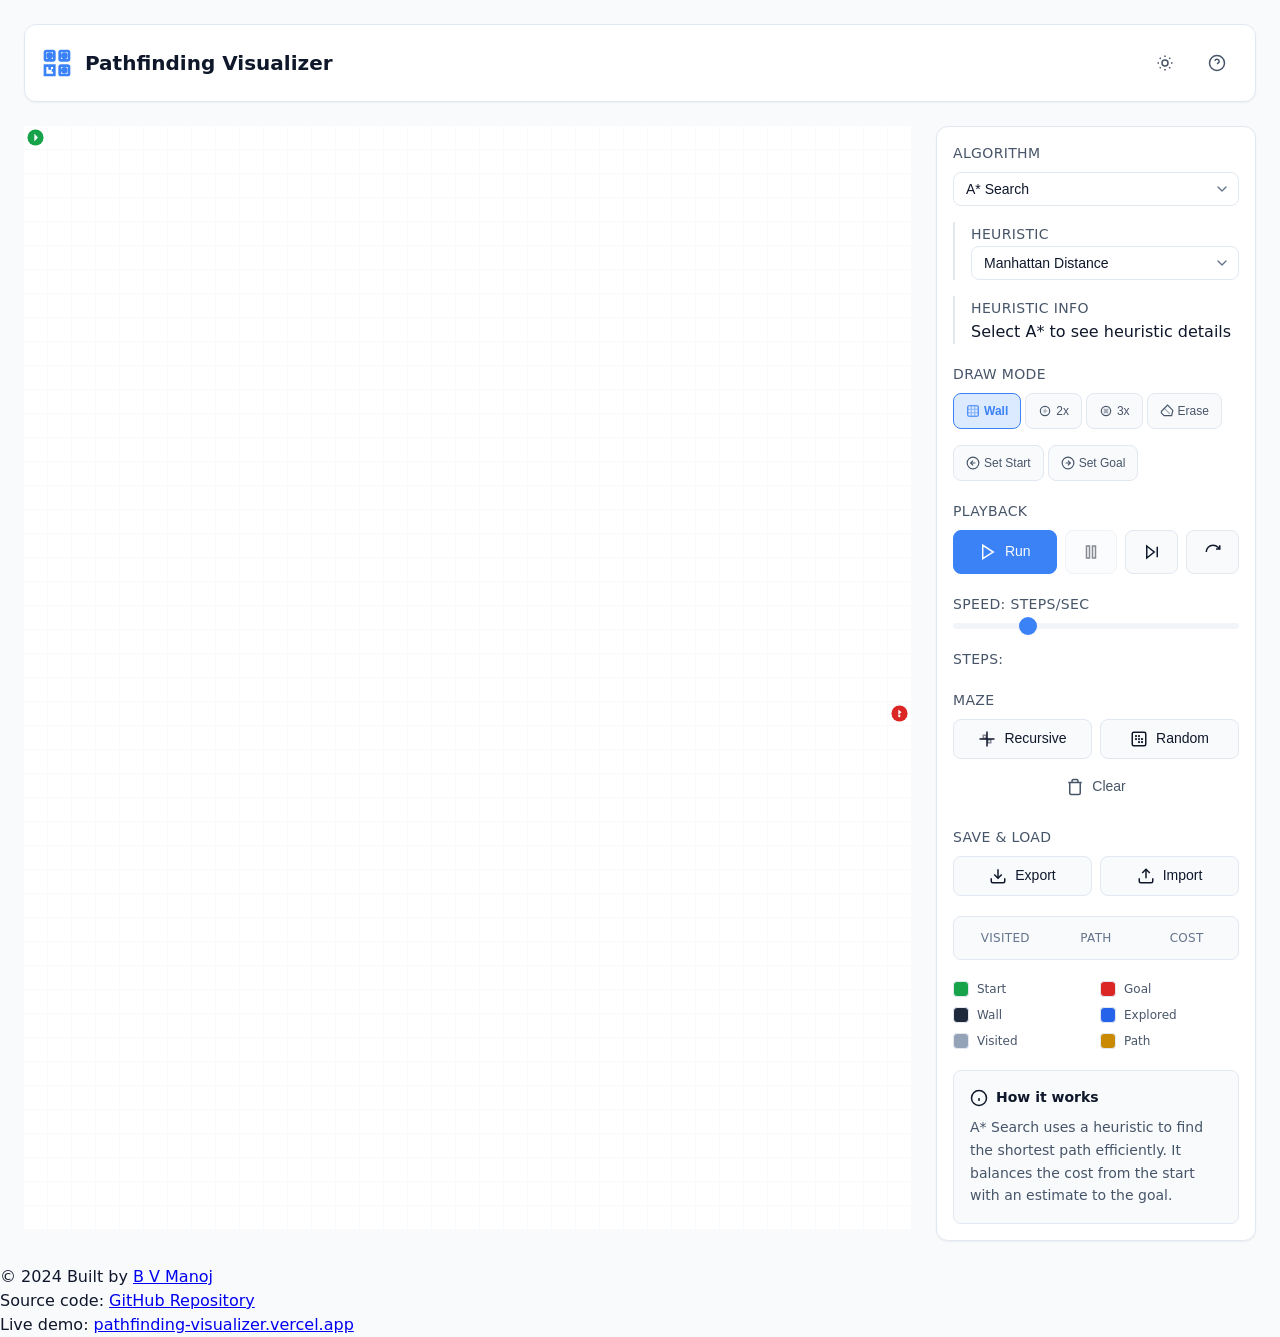
==== commit 94076374: "add footer section" ====
--- a/index.html
+++ b/index.html
@@ -4,6 +4,9 @@
   <meta charset="UTF-8">
   <meta name="viewport" content="width=device-width, initial-scale=1.0, viewport-fit=cover">
   <meta name="description" content="Interactive pathfinding algorithm visualizer. Visualize BFS, DFS, Dijkstra, and A* algorithms with step-by-step animation, maze generation, and educational explanations.">
+<meta name="application-name" content="Pathfinding Visualizer">
+<meta name="author" content="B V Manoj">
+<meta name="website" content="https://pathfinding-visualizer.vercel.app">
   <meta name="theme-color" content="#3b82f6">
   <meta name="color-scheme" content="light dark">
   
@@ -71,14 +74,9 @@
     <!-- App Content: Canvas and Sidebar side by side -->
     <div class="app-content">
       
-      <!-- Main Content -->
-      <main id="main-content" class="main-content">
-        
-        <!-- Canvas Container -->
-        <div class="canvas-wrapper" role="region" aria-label="Grid visualization">
-          <canvas id="grid-canvas" role="img" aria-label="Interactive grid showing pathfinding algorithm visualization"></canvas>
-        </div>
-        
+      <!-- Main Canvas -->
+      <main class="app-content">
+        <canvas id="grid-canvas" class="grid-canvas" role="img" aria-label="Pathfinding grid visualization"></canvas>
       </main>
 
       <!-- Sidebar / Control Panel -->
@@ -344,14 +342,6 @@
       <h2 id="shortcuts-title">Keyboard Shortcuts</h2>
       <div class="shortcut-list">
         <div class="shortcut-item">
-          <span class="shortcut-description">Run / Pause algorithm</span>
-          <kbd>Space</kbd>
-        </div>
-        <div class="shortcut-item">
-          <span class="shortcut-description">Step forward (when paused)</span>
-          <kbd>S</kbd>
-        </div>
-        <div class="shortcut-item">
           <span class="shortcut-description">Reset grid</span>
           <kbd>R</kbd>
         </div>
@@ -399,8 +389,76 @@
   </div>
 
   <!-- Offline Indicator -->
-  <div id="offline-indicator" class="offline-indicator" role="status" aria-live="polite">
-    You're offline. The app is still fully functional.
+  <div id="offline-indicator" class="hidden">
+    <div class="offline-content">
+      <h2>Offline Mode</h2>
+      <p>You are currently offline. Some features may be unavailable.</p>
+      <button onclick="window.location.reload()">Reload</button>
+    </div>
+  </div>
+
+  <!-- Footer -->
+  <footer class="app-footer" role="contentinfo" aria-label="Project information and credits">
+    <div class="footer-content">
+      <p>&copy; 2024 Built by <a href="https://www.linkedin.com/in/venkata-manoj/" target="_blank" rel="noopener noreferrer">B V Manoj</a></p>
+      <p>Source code: <a href="https://github.com/Venkata-Manoj/pathfinding-visualizer" target="_blank" rel="noopener noreferrer">GitHub Repository</a></p>
+      <p>Live demo: <a href="https://pathfinding-visualizer.vercel.app" target="_blank" rel="noopener noreferrer">pathfinding-visualizer.vercel.app</a></p>
+    </div>
+  </footer>
+
+  <!-- Toast Container -->
+  <div id="toast-container" role="region" aria-label="Notifications"></div>
+
+  <!-- Keyboard Shortcuts Modal -->
+  <div id="shortcuts-help" class="shortcuts-help" role="dialog" aria-modal="true" aria-labelledby="shortcuts-title">
+    <div class="shortcuts-modal">
+      <h2 id="shortcuts-title">Keyboard Shortcuts</h2>
+      <div class="shortcut-list">
+        <div class="shortcut-item">
+          <span class="shortcut-description">Reset grid</span>
+          <kbd>R</kbd>
+        </div>
+        <div class="shortcut-item">
+          <span class="shortcut-description">Clear walls</span>
+          <kbd>C</kbd>
+        </div>
+        <div class="shortcut-item">
+          <span class="shortcut-description">Undo</span>
+          <kbd>Ctrl</kbd> <kbd>Z</kbd>
+        </div>
+        <div class="shortcut-item">
+          <span class="shortcut-description">Redo</span>
+          <kbd>Ctrl</kbd> <kbd>Y</kbd>
+        </div>
+        <div class="shortcut-item">
+          <span class="shortcut-description">Wall mode</span>
+          <kbd>1</kbd>
+        </div>
+        <div class="shortcut-item">
+          <span class="shortcut-description">Weight 2 mode</span>
+          <kbd>2</kbd>
+        </div>
+        <div class="shortcut-item">
+          <span class="shortcut-description">Weight 3 mode</span>
+          <kbd>3</kbd>
+        </div>
+        <div class="shortcut-item">
+          <span class="shortcut-description">Eraser mode</span>
+          <kbd>0</kbd>
+        </div>
+        <div class="shortcut-item">
+          <span class="shortcut-description">Set start position</span>
+          <kbd>4</kbd>
+        </div>
+        <div class="shortcut-item">
+          <span class="shortcut-description">Set goal position</span>
+          <kbd>5</kbd>
+        </div>
+      </div>
+      <button id="close-shortcuts" class="btn btn-primary btn-full-width mt-6">
+        Got it
+      </button>
+    </div>
   </div>
 
   <!-- JavaScript Modules -->
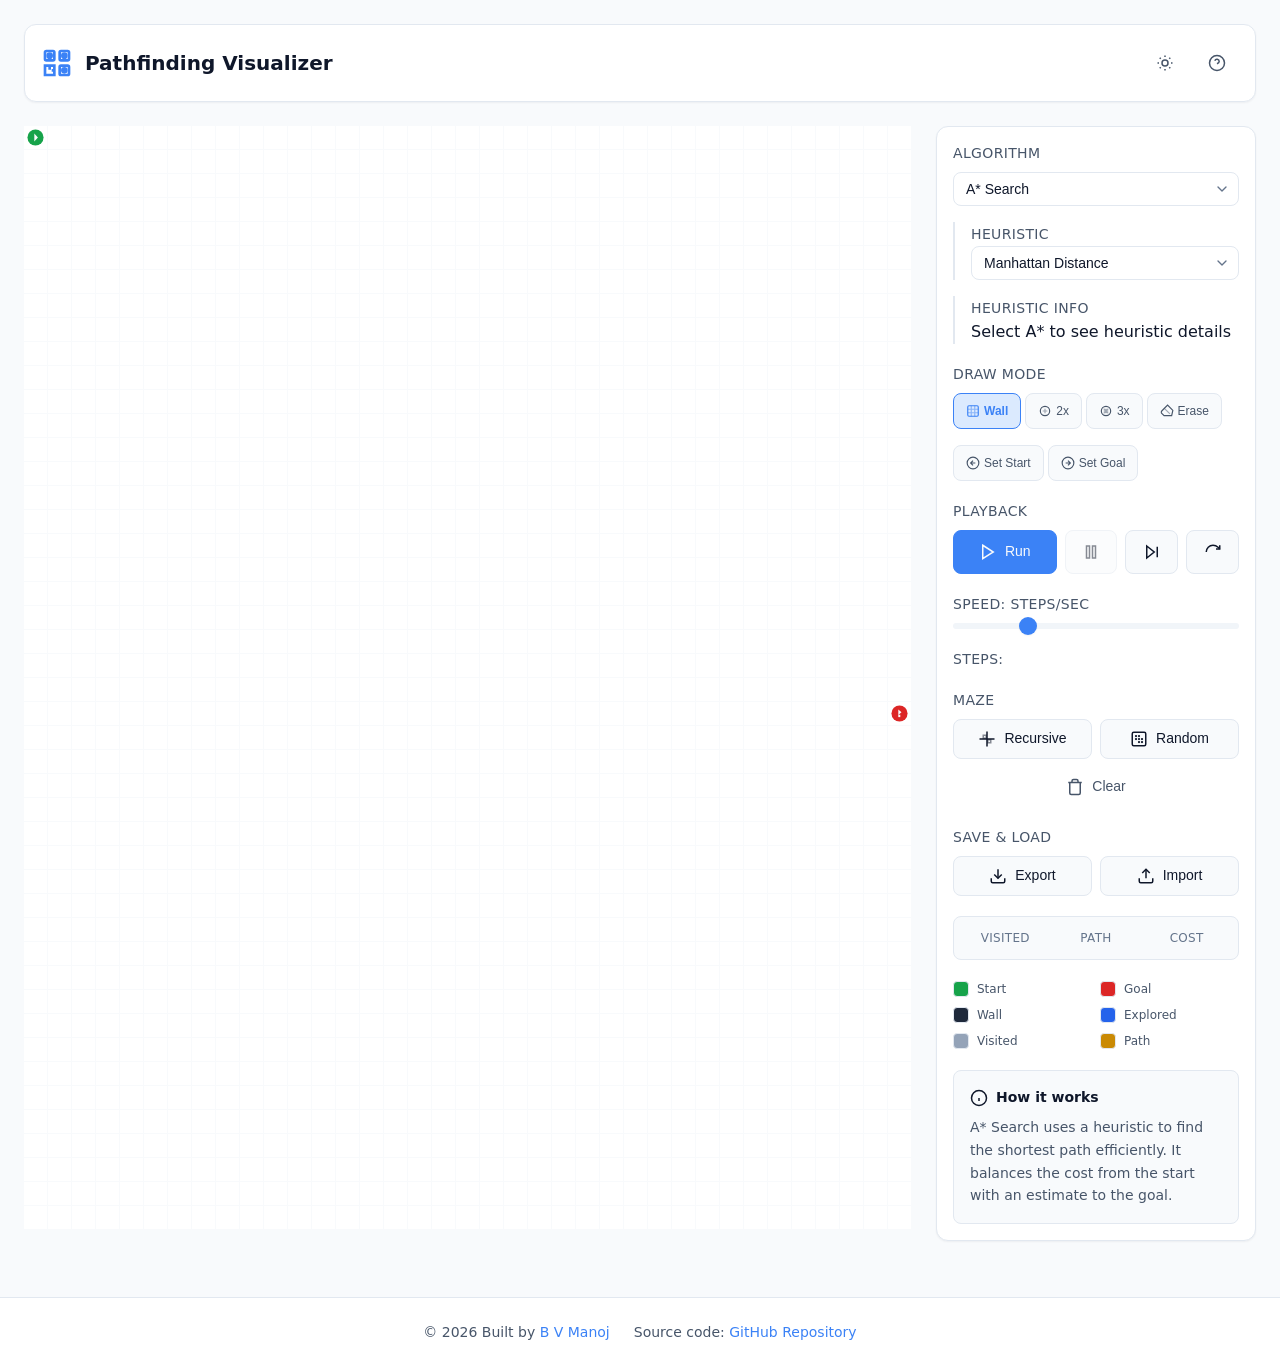
==== commit 8cd82445: "Add CSS for Footer" ====
--- a/index.html
+++ b/index.html
@@ -1,71 +1,80 @@
 <!DOCTYPE html>
 <html lang="en">
+
 <head>
   <meta charset="UTF-8">
   <meta name="viewport" content="width=device-width, initial-scale=1.0, viewport-fit=cover">
-  <meta name="description" content="Interactive pathfinding algorithm visualizer. Visualize BFS, DFS, Dijkstra, and A* algorithms with step-by-step animation, maze generation, and educational explanations.">
-<meta name="application-name" content="Pathfinding Visualizer">
-<meta name="author" content="B V Manoj">
-<meta name="website" content="https://pathfinding-visualizer.vercel.app">
-  <meta name="theme-color" content="#3b82f6">
+  <meta name="description"
+    content="Interactive pathfinding algorithm visualizer. Visualize BFS, DFS, Dijkstra, and A* algorithms with step-by-step animation, maze generation, and educational explanations.">
+  <meta name="application-name" content="Pathfinding Visualizer">
+  <meta name="author" content="B V Manoj">
+  <meta name="website" content="https://pathfinding-visualizer.vercel.app">
+  <meta [name="theme-color" content="#3b82f6" ] media="(prefers-color-scheme: light)">
+  <meta [name="theme-color" content="#0f172a" ] media="(prefers-color-scheme: dark)">
   <meta name="color-scheme" content="light dark">
-  
+
   <!-- PWA Manifest -->
   <link rel="manifest" href="/manifest.json">
-  
+
   <!-- Favicon -->
-  <link rel="icon" type="image/svg+xml" href="data:image/svg+xml,%3Csvg xmlns='http://www.w3.org/2000/svg' viewBox='0 0 32 32'%3E%3Crect width='32' height='32' rx='6' fill='%233b82f6'/%3E%3Cpath d='M8 24h4v-4H8v4zm0-8h4v-4H8v4zm0-8h4V4H8v4zm8 16h8v-4h-8v4zm0-8h8v-4h-8v4zm0-8h8V4h-8v4z' fill='white'/%3E%3C/svg%3E">
-  
+  <link rel="icon" type="image/svg+xml"
+    href="data:image/svg+xml,%3Csvg xmlns='http://www.w3.org/2000/svg' viewBox='0 0 32 32'%3E%3Crect width='32' height='32' rx='6' fill='%233b82f6'/%3E%3Cpath d='M8 24h4v-4H8v4zm0-8h4v-4H8v4zm0-8h4V4H8v4zm8 16h8v-4h-8v4zm0-8h8v-4h-8v4zm0-8h8V4h-8v4z' fill='white'/%3E%3C/svg%3E">
+
   <!-- Mobile App Support -->
   <meta name="mobile-web-app-capable" content="yes">
   <meta name="apple-mobile-web-app-capable" content="yes">
   <meta name="apple-mobile-web-app-status-bar-style" content="default">
   <meta name="apple-mobile-web-app-title" content="PathViz">
-  <link rel="apple-touch-icon" href="data:image/svg+xml,%3Csvg xmlns='http://www.w3.org/2000/svg' viewBox='0 0 192 192'%3E%3Crect width='192' height='192' rx='36' fill='%233b82f6'/%3E%3Cpath d='M48 144h24v-24H48v24zm0-48h24V72H48v24zm0-48h24V24H48v24zm48 96h48v-24H96v24zm0-48h48V72H96v24zm0-48h48V24H96v24z' fill='white'/%3E%3C/svg%3E">
-  
+  <link rel="apple-touch-icon"
+    href="data:image/svg+xml,%3Csvg xmlns='http://www.w3.org/2000/svg' viewBox='0 0 192 192'%3E%3Crect width='192' height='192' rx='36' fill='%233b82f6'/%3E%3Cpath d='M48 144h24v-24H48v24zm0-48h24V72H48v24zm0-48h24V24H48v24zm48 96h48v-24H96v24zm0-48h48V72H96v24zm0-48h48V24H96v24z' fill='white'/%3E%3C/svg%3E">
+
   <!-- Preconnect to external resources (none in this case - zero dependencies) -->
-  
+
   <!-- Styles -->
   <link rel="stylesheet" href="/css/themes.css">
   <link rel="stylesheet" href="/css/main.css">
-  
+
   <title>Pathfinding Visualizer - Interactive Algorithm Visualizer</title>
 </head>
+
 <body>
   <a href="#main-content" class="sr-only">Skip to main content</a>
-  
+
   <div class="app" role="application" aria-label="Pathfinding Visualizer">
-    
+
     <!-- Header -->
     <header class="app-header" role="banner">
       <div class="app-title">
         <svg class="logo" viewBox="0 0 24 24" fill="none" stroke="currentColor" stroke-width="2" aria-hidden="true">
-          <rect x="3" y="3" width="7" height="7" rx="1"/>
-          <rect x="14" y="3" width="7" height="7" rx="1"/>
-          <rect x="14" y="14" width="7" height="7" rx="1"/>
-          <path d="M3 21h7v-7H3v7z"/>
-          <circle cx="6.5" cy="6.5" r="1.5" fill="currentColor"/>
-          <circle cx="17.5" cy="6.5" r="1.5" fill="currentColor"/>
-          <circle cx="17.5" cy="17.5" r="1.5" fill="currentColor"/>
-          <path d="M10 17.5h-3.5v-3.5" stroke-dasharray="2 2"/>
+          <rect x="3" y="3" width="7" height="7" rx="1" />
+          <rect x="14" y="3" width="7" height="7" rx="1" />
+          <rect x="14" y="14" width="7" height="7" rx="1" />
+          <path d="M3 21h7v-7H3v7z" />
+          <circle cx="6.5" cy="6.5" r="1.5" fill="currentColor" />
+          <circle cx="17.5" cy="6.5" r="1.5" fill="currentColor" />
+          <circle cx="17.5" cy="17.5" r="1.5" fill="currentColor" />
+          <path d="M10 17.5h-3.5v-3.5" stroke-dasharray="2 2" />
         </svg>
         <h1>Pathfinding Visualizer</h1>
       </div>
       <div class="header-actions">
         <button id="theme-toggle" class="btn btn-ghost btn-icon theme-toggle" aria-label="Toggle dark mode">
-          <svg class="icon-sun" viewBox="0 0 24 24" fill="none" stroke="currentColor" stroke-width="2" aria-hidden="true">
-            <circle cx="12" cy="12" r="4"/>
-            <path d="M12 2v2M12 20v2M4.93 4.93l1.41 1.41M17.66 17.66l1.41 1.41M2 12h2M20 12h2M6.34 17.66l-1.41 1.41M19.07 4.93l-1.41 1.41"/>
+          <svg class="icon-sun" viewBox="0 0 24 24" fill="none" stroke="currentColor" stroke-width="2"
+            aria-hidden="true">
+            <circle cx="12" cy="12" r="4" />
+            <path
+              d="M12 2v2M12 20v2M4.93 4.93l1.41 1.41M17.66 17.66l1.41 1.41M2 12h2M20 12h2M6.34 17.66l-1.41 1.41M19.07 4.93l-1.41 1.41" />
           </svg>
-          <svg class="icon-moon" viewBox="0 0 24 24" fill="none" stroke="currentColor" stroke-width="2" aria-hidden="true">
-            <path d="M21 12.79A9 9 0 1 1 11.21 3 7 7 0 0 0 21 12.79z"/>
+          <svg class="icon-moon" viewBox="0 0 24 24" fill="none" stroke="currentColor" stroke-width="2"
+            aria-hidden="true">
+            <path d="M21 12.79A9 9 0 1 1 11.21 3 7 7 0 0 0 21 12.79z" />
           </svg>
         </button>
         <button id="help-btn" class="btn btn-ghost btn-icon" aria-label="Keyboard shortcuts">
           <svg viewBox="0 0 24 24" fill="none" stroke="currentColor" stroke-width="2" aria-hidden="true">
-            <circle cx="12" cy="12" r="10"/>
-            <path d="M9.09 9a3 3 0 0 1 5.83 1c0 2-3 3-3 3"/>
-            <line x1="12" y1="17" x2="12.01" y2="17"/>
+            <circle cx="12" cy="12" r="10" />
+            <path d="M9.09 9a3 3 0 0 1 5.83 1c0 2-3 3-3 3" />
+            <line x1="12" y1="17" x2="12.01" y2="17" />
           </svg>
         </button>
       </div>
@@ -73,7 +82,7 @@
 
     <!-- App Content: Canvas and Sidebar side by side -->
     <div class="app-content">
-      
+
       <!-- Main Canvas -->
       <main class="app-content">
         <canvas id="grid-canvas" class="grid-canvas" role="img" aria-label="Pathfinding grid visualization"></canvas>
@@ -81,256 +90,274 @@
 
       <!-- Sidebar / Control Panel -->
       <aside class="sidebar" role="complementary" aria-label="Controls">
-      
-      <div class="control-panel">
-        
-        <!-- Algorithm Selection -->
-        <div class="control-group">
-          <label for="algorithm-select" id="algorithm-label">Algorithm</label>
-          <select id="algorithm-select" class="select" aria-labelledby="algorithm-label">
-            <option value="bfs">Breadth-First Search (BFS)</option>
-            <option value="dfs">Depth-First Search (DFS)</option>
-            <option value="dijkstra">Dijkstra's Algorithm</option>
-            <option value="astar" selected>A* Search</option>
-          </select>
-          
-          <!-- Heuristic selector (shown only for A*) -->
-          <div id="heuristic-group" class="control-subgroup">
-            <label for="heuristic-select" id="heuristic-label">Heuristic</label>
-            <select id="heuristic-select" class="select" aria-labelledby="heuristic-label">
-              <option value="manhattan" selected>Manhattan Distance</option>
-              <option value="euclidean">Euclidean Distance</option>
-              <option value="chebyshev">Chebyshev Distance</option>
-              <option value="octile">Octile Distance</option>
+
+        <div class="control-panel">
+
+          <!-- Algorithm Selection -->
+          <div class="control-group">
+            <label for="algorithm-select" id="algorithm-label">Algorithm</label>
+            <select id="algorithm-select" class="select" aria-labelledby="algorithm-label">
+              <option value="bfs">Breadth-First Search (BFS)</option>
+              <option value="dfs">Depth-First Search (DFS)</option>
+              <option value="dijkstra">Dijkstra's Algorithm</option>
+              <option value="astar" selected>A* Search</option>
+              <option value="bibfs">Bidirectional BFS</option>
+              <option value="bidijkstra">Bidirectional Dijkstra</option>
             </select>
-          </div>
-          
-          <!-- Heuristic Info Display -->
-          <div id="heuristic-info" class="control-subgroup">
-            <label for="heuristic-display">Heuristic Info</label>
-            <div id="heuristic-display" class="heuristic-description">
-              Select A* to see heuristic details
-            </div>
-          </div>
-        </div>
-
-        <!-- Draw Mode -->
-        <div class="control-group">
-          <span class="control-label" id="draw-mode-label">Draw Mode</span>
-          <div class="button-group" role="radiogroup" aria-labelledby="draw-mode-label">
-            <button class="btn-mode active" data-mode="wall" aria-pressed="true" aria-label="Draw walls">
-              <svg viewBox="0 0 24 24" fill="none" stroke="currentColor" stroke-width="2" width="14" height="14" aria-hidden="true">
-                <rect x="3" y="3" width="18" height="18" rx="2"/>
-                <path d="M9 3v18M15 3v18M3 9h18M3 15h18" opacity="0.5"/>
+
+            <!-- Heuristic selector (shown only for A*) -->
+            <div id="heuristic-group" class="control-subgroup">
+              <label for="heuristic-select" id="heuristic-label">Heuristic</label>
+              <select id="heuristic-select" class="select" aria-labelledby="heuristic-label">
+                <option value="manhattan" selected>Manhattan Distance</option>
+                <option value="euclidean">Euclidean Distance</option>
+                <option value="chebyshev">Chebyshev Distance</option>
+                <option value="octile">Octile Distance</option>
+              </select>
+            </div>
+
+            <!-- Heuristic Info Display -->
+            <div id="heuristic-info" class="control-subgroup">
+              <label for="heuristic-display">Heuristic Info</label>
+              <div id="heuristic-display" class="heuristic-description">
+                Select A* to see heuristic details
+              </div>
+            </div>
+          </div>
+
+          <!-- Draw Mode -->
+          <div class="control-group">
+            <span class="control-label" id="draw-mode-label">Draw Mode</span>
+            <div class="button-group" role="radiogroup" aria-labelledby="draw-mode-label">
+              <button class="btn-mode active" data-mode="wall" aria-pressed="true" aria-label="Draw walls">
+                <svg viewBox="0 0 24 24" fill="none" stroke="currentColor" stroke-width="2" width="14" height="14"
+                  aria-hidden="true">
+                  <rect x="3" y="3" width="18" height="18" rx="2" />
+                  <path d="M9 3v18M15 3v18M3 9h18M3 15h18" opacity="0.5" />
+                </svg>
+                Wall
+              </button>
+              <button class="btn-mode" data-mode="weight2" aria-pressed="false" aria-label="Set weight to 2">
+                <svg viewBox="0 0 24 24" fill="none" stroke="currentColor" stroke-width="2" width="14" height="14"
+                  aria-hidden="true">
+                  <circle cx="12" cy="12" r="8" />
+                  <path d="M12 8v8M8 12h8" opacity="0.5" />
+                </svg>
+                2x
+              </button>
+              <button class="btn-mode" data-mode="weight3" aria-pressed="false" aria-label="Set weight to 3">
+                <svg viewBox="0 0 24 24" fill="none" stroke="currentColor" stroke-width="2" width="14" height="14"
+                  aria-hidden="true">
+                  <circle cx="12" cy="12" r="8" />
+                  <path d="M12 8v8M8 12h8M8 8l8 8M16 8l-8 8" opacity="0.5" />
+                </svg>
+                3x
+              </button>
+              <button class="btn-mode" data-mode="eraser" aria-pressed="false" aria-label="Erase cells">
+                <svg viewBox="0 0 24 24" fill="none" stroke="currentColor" stroke-width="2" width="14" height="14"
+                  aria-hidden="true">
+                  <path d="M20 20H7L3 16C2 15 2 13 3 12L13 2L22 11L20 20Z" />
+                  <path d="M17 17L7 7" opacity="0.5" />
+                </svg>
+                Erase
+              </button>
+            </div>
+            <div class="button-group mt-2" role="radiogroup" aria-label="Set positions">
+              <button class="btn-mode btn-mode-start" data-mode="setstart" aria-pressed="false"
+                aria-label="Set start position">
+                <svg viewBox="0 0 24 24" fill="none" stroke="currentColor" stroke-width="2" width="14" height="14"
+                  aria-hidden="true">
+                  <circle cx="12" cy="12" r="10" />
+                  <path d="M12 8l-4 4 4 4M8 12h8" stroke="currentColor" />
+                </svg>
+                Set Start
+              </button>
+              <button class="btn-mode btn-mode-goal" data-mode="setgoal" aria-pressed="false"
+                aria-label="Set goal position">
+                <svg viewBox="0 0 24 24" fill="none" stroke="currentColor" stroke-width="2" width="14" height="14"
+                  aria-hidden="true">
+                  <circle cx="12" cy="12" r="10" />
+                  <path d="M12 16l4-4-4-4M8 12h8" stroke="currentColor" />
+                </svg>
+                Set Goal
+              </button>
+            </div>
+          </div>
+
+          <!-- Playback Controls -->
+          <div class="control-group">
+            <span class="control-label">Playback</span>
+            <div class="playback-controls">
+              <button id="btn-run" class="btn btn-primary" aria-label="Run algorithm">
+                <svg viewBox="0 0 24 24" fill="none" stroke="currentColor" stroke-width="2" aria-hidden="true">
+                  <polygon points="5 3 19 12 5 21 5 3" />
+                </svg>
+                Run
+              </button>
+              <button id="btn-pause" class="btn btn-secondary btn-icon" aria-label="Pause animation" disabled>
+                <svg viewBox="0 0 24 24" fill="none" stroke="currentColor" stroke-width="2" aria-hidden="true">
+                  <rect x="6" y="4" width="4" height="16" />
+                  <rect x="14" y="4" width="4" height="16" />
+                </svg>
+              </button>
+              <button id="btn-step" class="btn btn-secondary btn-icon" aria-label="Step forward">
+                <svg viewBox="0 0 24 24" fill="none" stroke="currentColor" stroke-width="2" aria-hidden="true">
+                  <polygon points="5 4 15 12 5 20 5 4" />
+                  <line x1="19" y1="5" x2="19" y2="19" />
+                </svg>
+              </button>
+              <button id="btn-reset" class="btn btn-secondary btn-icon" aria-label="Reset grid">
+                <svg viewBox="0 0 24 24" fill="none" stroke="currentColor" stroke-width="2" aria-hidden="true">
+                  <path d="M3 12a9 9 0 0 1 9-9 9.75 9.75 0 0 1 6.74 2.74L21 8" />
+                  <path d="M21 3v5h-5" />
+                </svg>
+              </button>
+            </div>
+          </div>
+
+          <!-- Speed Control -->
+          <div class="control-group">
+            <label for="speed-slider">
+              Speed: <span id="speed-value" aria-live="polite">50</span> steps/sec
+            </label>
+            <input type="range" id="speed-slider" min="1" max="200" value="50" aria-valuemin="1" aria-valuemax="200"
+              aria-valuenow="50">
+          </div>
+
+          <!-- Step Counter -->
+          <div class="control-group">
+            <label for="step-counter">
+              Steps: <span id="step-count" aria-live="polite">0</span>
+            </label>
+          </div>
+
+          <!-- Maze Generation -->
+          <div class="control-group">
+            <span class="control-label">Maze</span>
+            <div class="maze-controls">
+              <button id="btn-maze-backtracker" class="btn btn-secondary">
+                <svg viewBox="0 0 24 24" fill="none" stroke="currentColor" stroke-width="2" width="16" height="16"
+                  aria-hidden="true">
+                  <path d="M2 12h20M12 2v20" />
+                  <path d="M7 7h4v4H7zM13 13h4v4h-4z" opacity="0.5" />
+                </svg>
+                Recursive
+              </button>
+              <button id="btn-maze-random" class="btn btn-secondary">
+                <svg viewBox="0 0 24 24" fill="none" stroke="currentColor" stroke-width="2" width="16" height="16"
+                  aria-hidden="true">
+                  <rect x="3" y="3" width="18" height="18" rx="2" />
+                  <path d="M8 8h.01M12 12h.01M16 16h.01M8 12h.01M12 16h.01M12 8h.01M16 12h.01" stroke-width="3"
+                    stroke-linecap="round" />
+                </svg>
+                Random
+              </button>
+              <button id="btn-clear-walls" class="btn btn-ghost">
+                <svg viewBox="0 0 24 24" fill="none" stroke="currentColor" stroke-width="2" width="16" height="16"
+                  aria-hidden="true">
+                  <path d="M3 6h18M19 6v14c0 1-1 2-2 2H7c-1 0-2-1-2-2V6" />
+                  <path d="M8 6V4c0-1 1-2 2-2h4c1 0 2 1 2 2v2" />
+                </svg>
+                Clear
+              </button>
+            </div>
+          </div>
+
+          <!-- Import/Export -->
+          <div class="control-group">
+            <span class="control-label">Save & Load</span>
+            <div class="file-controls">
+              <button id="btn-export" class="btn btn-secondary">
+                <svg viewBox="0 0 24 24" fill="none" stroke="currentColor" stroke-width="2" width="16" height="16"
+                  aria-hidden="true">
+                  <path d="M21 15v4a2 2 0 0 1-2 2H5a2 2 0 0 1-2-2v-4" />
+                  <polyline points="7 10 12 15 17 10" />
+                  <line x1="12" y1="15" x2="12" y2="3" />
+                </svg>
+                Export
+              </button>
+              <button id="btn-import" class="btn btn-secondary">
+                <svg viewBox="0 0 24 24" fill="none" stroke="currentColor" stroke-width="2" width="16" height="16"
+                  aria-hidden="true">
+                  <path d="M21 15v4a2 2 0 0 1-2 2H5a2 2 0 0 1-2-2v-4" />
+                  <polyline points="17 8 12 3 7 8" />
+                  <line x1="12" y1="3" x2="12" y2="15" />
+                </svg>
+                Import
+              </button>
+              <input type="file" id="file-input" class="file-input" accept=".json" aria-label="Import maze file">
+            </div>
+          </div>
+
+          <!-- Stats Panel -->
+          <div class="stats-panel" role="region" aria-label="Algorithm statistics">
+            <div class="stat">
+              <span class="stat-label">Visited</span>
+              <span id="stat-visited" class="stat-value" aria-live="polite">0</span>
+            </div>
+            <div class="stat">
+              <span class="stat-label">Path</span>
+              <span id="stat-length" class="stat-value" aria-live="polite">0</span>
+            </div>
+            <div class="stat">
+              <span class="stat-label">Cost</span>
+              <span id="stat-cost" class="stat-value" aria-live="polite">0</span>
+            </div>
+          </div>
+
+          <!-- Legend -->
+          <div class="legend" role="region" aria-label="Color legend">
+            <div class="legend-item">
+              <span class="legend-color legend-color-start"></span>
+              <span>Start</span>
+            </div>
+            <div class="legend-item">
+              <span class="legend-color legend-color-goal"></span>
+              <span>Goal</span>
+            </div>
+            <div class="legend-item">
+              <span class="legend-color legend-color-wall"></span>
+              <span>Wall</span>
+            </div>
+            <div class="legend-item">
+              <span class="legend-color legend-color-open"></span>
+              <span>Explored</span>
+            </div>
+            <div class="legend-item">
+              <span class="legend-color legend-color-closed"></span>
+              <span>Visited</span>
+            </div>
+            <div class="legend-item">
+              <span class="legend-color legend-color-path"></span>
+              <span>Path</span>
+            </div>
+          </div>
+
+          <!-- Algorithm Explanation Panel -->
+          <div class="explanation-panel" role="region" aria-label="Algorithm explanation">
+            <h3>
+              <svg viewBox="0 0 24 24" fill="none" stroke="currentColor" stroke-width="2" width="18" height="18"
+                aria-hidden="true">
+                <circle cx="12" cy="12" r="10" />
+                <line x1="12" y1="16" x2="12" y2="12" />
+                <line x1="12" y1="8" x2="12.01" y2="8" />
               </svg>
-              Wall
-            </button>
-            <button class="btn-mode" data-mode="weight2" aria-pressed="false" aria-label="Set weight to 2">
-              <svg viewBox="0 0 24 24" fill="none" stroke="currentColor" stroke-width="2" width="14" height="14" aria-hidden="true">
-                <circle cx="12" cy="12" r="8"/>
-                <path d="M12 8v8M8 12h8" opacity="0.5"/>
-              </svg>
-              2x
-            </button>
-            <button class="btn-mode" data-mode="weight3" aria-pressed="false" aria-label="Set weight to 3">
-              <svg viewBox="0 0 24 24" fill="none" stroke="currentColor" stroke-width="2" width="14" height="14" aria-hidden="true">
-                <circle cx="12" cy="12" r="8"/>
-                <path d="M12 8v8M8 12h8M8 8l8 8M16 8l-8 8" opacity="0.5"/>
-              </svg>
-              3x
-            </button>
-            <button class="btn-mode" data-mode="eraser" aria-pressed="false" aria-label="Erase cells">
-              <svg viewBox="0 0 24 24" fill="none" stroke="currentColor" stroke-width="2" width="14" height="14" aria-hidden="true">
-                <path d="M20 20H7L3 16C2 15 2 13 3 12L13 2L22 11L20 20Z"/>
-                <path d="M17 17L7 7" opacity="0.5"/>
-              </svg>
-              Erase
-            </button>
-          </div>
-          <div class="button-group mt-2" role="radiogroup" aria-label="Set positions">
-            <button class="btn-mode btn-mode-start" data-mode="setstart" aria-pressed="false" aria-label="Set start position">
-              <svg viewBox="0 0 24 24" fill="none" stroke="currentColor" stroke-width="2" width="14" height="14" aria-hidden="true">
-                <circle cx="12" cy="12" r="10"/>
-                <path d="M12 8l-4 4 4 4M8 12h8" stroke="currentColor"/>
-              </svg>
-              Set Start
-            </button>
-            <button class="btn-mode btn-mode-goal" data-mode="setgoal" aria-pressed="false" aria-label="Set goal position">
-              <svg viewBox="0 0 24 24" fill="none" stroke="currentColor" stroke-width="2" width="14" height="14" aria-hidden="true">
-                <circle cx="12" cy="12" r="10"/>
-                <path d="M12 16l4-4-4-4M8 12h8" stroke="currentColor"/>
-              </svg>
-              Set Goal
-            </button>
-          </div>
-        </div>
-
-        <!-- Playback Controls -->
-        <div class="control-group">
-          <span class="control-label">Playback</span>
-          <div class="playback-controls">
-            <button id="btn-run" class="btn btn-primary" aria-label="Run algorithm">
-              <svg viewBox="0 0 24 24" fill="none" stroke="currentColor" stroke-width="2" aria-hidden="true">
-                <polygon points="5 3 19 12 5 21 5 3"/>
-              </svg>
-              Run
-            </button>
-            <button id="btn-pause" class="btn btn-secondary btn-icon" aria-label="Pause animation" disabled>
-              <svg viewBox="0 0 24 24" fill="none" stroke="currentColor" stroke-width="2" aria-hidden="true">
-                <rect x="6" y="4" width="4" height="16"/>
-                <rect x="14" y="4" width="4" height="16"/>
-              </svg>
-            </button>
-            <button id="btn-step" class="btn btn-secondary btn-icon" aria-label="Step forward">
-              <svg viewBox="0 0 24 24" fill="none" stroke="currentColor" stroke-width="2" aria-hidden="true">
-                <polygon points="5 4 15 12 5 20 5 4"/>
-                <line x1="19" y1="5" x2="19" y2="19"/>
-              </svg>
-            </button>
-            <button id="btn-reset" class="btn btn-secondary btn-icon" aria-label="Reset grid">
-              <svg viewBox="0 0 24 24" fill="none" stroke="currentColor" stroke-width="2" aria-hidden="true">
-                <path d="M3 12a9 9 0 0 1 9-9 9.75 9.75 0 0 1 6.74 2.74L21 8"/>
-                <path d="M21 3v5h-5"/>
-              </svg>
-            </button>
-          </div>
-        </div>
-
-        <!-- Speed Control -->
-        <div class="control-group">
-          <label for="speed-slider">
-            Speed: <span id="speed-value" aria-live="polite">50</span> steps/sec
-          </label>
-          <input type="range" id="speed-slider" min="1" max="200" value="50" 
-                 aria-valuemin="1" aria-valuemax="200" aria-valuenow="50">
-        </div>
-        
-        <!-- Step Counter -->
-        <div class="control-group">
-          <label for="step-counter">
-            Steps: <span id="step-count" aria-live="polite">0</span>
-          </label>
-        </div>
-
-        <!-- Maze Generation -->
-        <div class="control-group">
-          <span class="control-label">Maze</span>
-          <div class="maze-controls">
-            <button id="btn-maze-backtracker" class="btn btn-secondary">
-              <svg viewBox="0 0 24 24" fill="none" stroke="currentColor" stroke-width="2" width="16" height="16" aria-hidden="true">
-                <path d="M2 12h20M12 2v20"/>
-                <path d="M7 7h4v4H7zM13 13h4v4h-4z" opacity="0.5"/>
-              </svg>
-              Recursive
-            </button>
-            <button id="btn-maze-random" class="btn btn-secondary">
-              <svg viewBox="0 0 24 24" fill="none" stroke="currentColor" stroke-width="2" width="16" height="16" aria-hidden="true">
-                <rect x="3" y="3" width="18" height="18" rx="2"/>
-                <path d="M8 8h.01M12 12h.01M16 16h.01M8 12h.01M12 16h.01M12 8h.01M16 12h.01" stroke-width="3" stroke-linecap="round"/>
-              </svg>
-              Random
-            </button>
-            <button id="btn-clear-walls" class="btn btn-ghost">
-              <svg viewBox="0 0 24 24" fill="none" stroke="currentColor" stroke-width="2" width="16" height="16" aria-hidden="true">
-                <path d="M3 6h18M19 6v14c0 1-1 2-2 2H7c-1 0-2-1-2-2V6"/>
-                <path d="M8 6V4c0-1 1-2 2-2h4c1 0 2 1 2 2v2"/>
-              </svg>
-              Clear
-            </button>
-          </div>
-        </div>
-
-        <!-- Import/Export -->
-        <div class="control-group">
-          <span class="control-label">Save & Load</span>
-          <div class="file-controls">
-            <button id="btn-export" class="btn btn-secondary">
-              <svg viewBox="0 0 24 24" fill="none" stroke="currentColor" stroke-width="2" width="16" height="16" aria-hidden="true">
-                <path d="M21 15v4a2 2 0 0 1-2 2H5a2 2 0 0 1-2-2v-4"/>
-                <polyline points="7 10 12 15 17 10"/>
-                <line x1="12" y1="15" x2="12" y2="3"/>
-              </svg>
-              Export
-            </button>
-            <button id="btn-import" class="btn btn-secondary">
-              <svg viewBox="0 0 24 24" fill="none" stroke="currentColor" stroke-width="2" width="16" height="16" aria-hidden="true">
-                <path d="M21 15v4a2 2 0 0 1-2 2H5a2 2 0 0 1-2-2v-4"/>
-                <polyline points="17 8 12 3 7 8"/>
-                <line x1="12" y1="3" x2="12" y2="15"/>
-              </svg>
-              Import
-            </button>
-            <input type="file" id="file-input" class="file-input" accept=".json" aria-label="Import maze file">
-          </div>
-        </div>
-
-        <!-- Stats Panel -->
-        <div class="stats-panel" role="region" aria-label="Algorithm statistics">
-          <div class="stat">
-            <span class="stat-label">Visited</span>
-            <span id="stat-visited" class="stat-value" aria-live="polite">0</span>
-          </div>
-          <div class="stat">
-            <span class="stat-label">Path</span>
-            <span id="stat-length" class="stat-value" aria-live="polite">0</span>
-          </div>
-          <div class="stat">
-            <span class="stat-label">Cost</span>
-            <span id="stat-cost" class="stat-value" aria-live="polite">0</span>
-          </div>
-        </div>
-
-        <!-- Legend -->
-        <div class="legend" role="region" aria-label="Color legend">
-          <div class="legend-item">
-            <span class="legend-color legend-color-start"></span>
-            <span>Start</span>
-          </div>
-          <div class="legend-item">
-            <span class="legend-color legend-color-goal"></span>
-            <span>Goal</span>
-          </div>
-          <div class="legend-item">
-            <span class="legend-color legend-color-wall"></span>
-            <span>Wall</span>
-          </div>
-          <div class="legend-item">
-            <span class="legend-color legend-color-open"></span>
-            <span>Explored</span>
-          </div>
-          <div class="legend-item">
-            <span class="legend-color legend-color-closed"></span>
-            <span>Visited</span>
-          </div>
-          <div class="legend-item">
-            <span class="legend-color legend-color-path"></span>
-            <span>Path</span>
-          </div>
-        </div>
-
-        <!-- Algorithm Explanation Panel -->
-        <div class="explanation-panel" role="region" aria-label="Algorithm explanation">
-          <h3>
-            <svg viewBox="0 0 24 24" fill="none" stroke="currentColor" stroke-width="2" width="18" height="18" aria-hidden="true">
-              <circle cx="12" cy="12" r="10"/>
-              <line x1="12" y1="16" x2="12" y2="12"/>
-              <line x1="12" y1="8" x2="12.01" y2="8"/>
-            </svg>
-            How it works
-          </h3>
-          <p id="algorithm-description">
-            A* Search uses a heuristic to find the shortest path efficiently. It balances the cost from the start with an estimate to the goal.
-          </p>
-          <div class="explanation-current hidden" id="explanation-current">
-            <p id="current-step">Algorithm not running</p>
-          </div>
-        </div>
-
-      </div>
+              How it works
+            </h3>
+            <p id="algorithm-description">
+              A* Search uses a heuristic to find the shortest path efficiently. It balances the cost from the start with
+              an estimate to the goal.
+            </p>
+            <div class="explanation-current hidden" id="explanation-current">
+              <p id="current-step">Algorithm not running</p>
+            </div>
+          </div>
+
+        </div>
       </aside>
-      
+
     </div>
-    
+
   </div>
 
   <!-- Toast Container -->
@@ -400,70 +427,16 @@
   <!-- Footer -->
   <footer class="app-footer" role="contentinfo" aria-label="Project information and credits">
     <div class="footer-content">
-      <p>&copy; 2024 Built by <a href="https://www.linkedin.com/in/venkata-manoj/" target="_blank" rel="noopener noreferrer">B V Manoj</a></p>
-      <p>Source code: <a href="https://github.com/Venkata-Manoj/pathfinding-visualizer" target="_blank" rel="noopener noreferrer">GitHub Repository</a></p>
-      <p>Live demo: <a href="https://pathfinding-visualizer.vercel.app" target="_blank" rel="noopener noreferrer">pathfinding-visualizer.vercel.app</a></p>
+      <p>&copy; 2026 Built by <a href="https://www.linkedin.com/in/venkata-manoj/" target="_blank"
+          rel="noopener noreferrer">B V Manoj</a></p>
+      <p>Source code: <a href="https://github.com/Venkata-Manoj/pathfinding-visualizer" target="_blank"
+          rel="noopener noreferrer">GitHub Repository</a></p>
     </div>
   </footer>
 
-  <!-- Toast Container -->
-  <div id="toast-container" role="region" aria-label="Notifications"></div>
-
-  <!-- Keyboard Shortcuts Modal -->
-  <div id="shortcuts-help" class="shortcuts-help" role="dialog" aria-modal="true" aria-labelledby="shortcuts-title">
-    <div class="shortcuts-modal">
-      <h2 id="shortcuts-title">Keyboard Shortcuts</h2>
-      <div class="shortcut-list">
-        <div class="shortcut-item">
-          <span class="shortcut-description">Reset grid</span>
-          <kbd>R</kbd>
-        </div>
-        <div class="shortcut-item">
-          <span class="shortcut-description">Clear walls</span>
-          <kbd>C</kbd>
-        </div>
-        <div class="shortcut-item">
-          <span class="shortcut-description">Undo</span>
-          <kbd>Ctrl</kbd> <kbd>Z</kbd>
-        </div>
-        <div class="shortcut-item">
-          <span class="shortcut-description">Redo</span>
-          <kbd>Ctrl</kbd> <kbd>Y</kbd>
-        </div>
-        <div class="shortcut-item">
-          <span class="shortcut-description">Wall mode</span>
-          <kbd>1</kbd>
-        </div>
-        <div class="shortcut-item">
-          <span class="shortcut-description">Weight 2 mode</span>
-          <kbd>2</kbd>
-        </div>
-        <div class="shortcut-item">
-          <span class="shortcut-description">Weight 3 mode</span>
-          <kbd>3</kbd>
-        </div>
-        <div class="shortcut-item">
-          <span class="shortcut-description">Eraser mode</span>
-          <kbd>0</kbd>
-        </div>
-        <div class="shortcut-item">
-          <span class="shortcut-description">Set start position</span>
-          <kbd>4</kbd>
-        </div>
-        <div class="shortcut-item">
-          <span class="shortcut-description">Set goal position</span>
-          <kbd>5</kbd>
-        </div>
-      </div>
-      <button id="close-shortcuts" class="btn btn-primary btn-full-width mt-6">
-        Got it
-      </button>
-    </div>
-  </div>
-
   <!-- JavaScript Modules -->
   <script type="module" src="/js/main.js"></script>
-  
+
   <!-- Service Worker Registration -->
   <script>
     if ('serviceWorker' in navigator) {
@@ -471,7 +444,7 @@
         try {
           const registration = await navigator.serviceWorker.register('/sw.js');
           console.log('[App] SW registered:', registration.scope);
-          
+
           // Listen for updates
           registration.addEventListener('updatefound', () => {
             const newWorker = registration.installing;
@@ -487,7 +460,7 @@
         }
       });
     }
-    
+
     // Online/Offline detection
     function updateOnlineStatus() {
       const indicator = document.getElementById('offline-indicator');
@@ -498,9 +471,10 @@
         setTimeout(() => indicator.classList.remove('show'), 5000);
       }
     }
-    
+
     window.addEventListener('online', updateOnlineStatus);
     window.addEventListener('offline', updateOnlineStatus);
   </script>
 </body>
-</html>
+
+</html>
--- a/css/main.css
+++ b/css/main.css
@@ -1054,3 +1054,45 @@
     flex-direction: row !important;
   }
 }
+
+/* --------------------------------------------------------------------------
+   Footer
+   -------------------------------------------------------------------------- */
+.app-footer {
+  margin-top: var(--space-8);
+  padding: var(--space-6) var(--space-4);
+  background: var(--bg-elevated);
+  border-top: var(--border-width) solid var(--border-color);
+  text-align: center;
+  width: 100%;
+}
+
+.footer-content {
+  max-width: 1600px;
+  margin: 0 auto;
+  display: flex;
+  flex-direction: column;
+  gap: var(--space-2);
+  color: var(--text-secondary);
+  font-size: var(--text-sm);
+}
+
+.footer-content a {
+  color: var(--primary);
+  text-decoration: none;
+  font-weight: var(--font-medium);
+  transition: color var(--duration-fast) var(--ease-in-out);
+}
+
+.footer-content a:hover {
+  color: var(--primary-hover);
+  text-decoration: underline;
+}
+
+@media (min-width: 768px) {
+  .footer-content {
+    flex-direction: row;
+    justify-content: center;
+    gap: var(--space-6);
+  }
+}
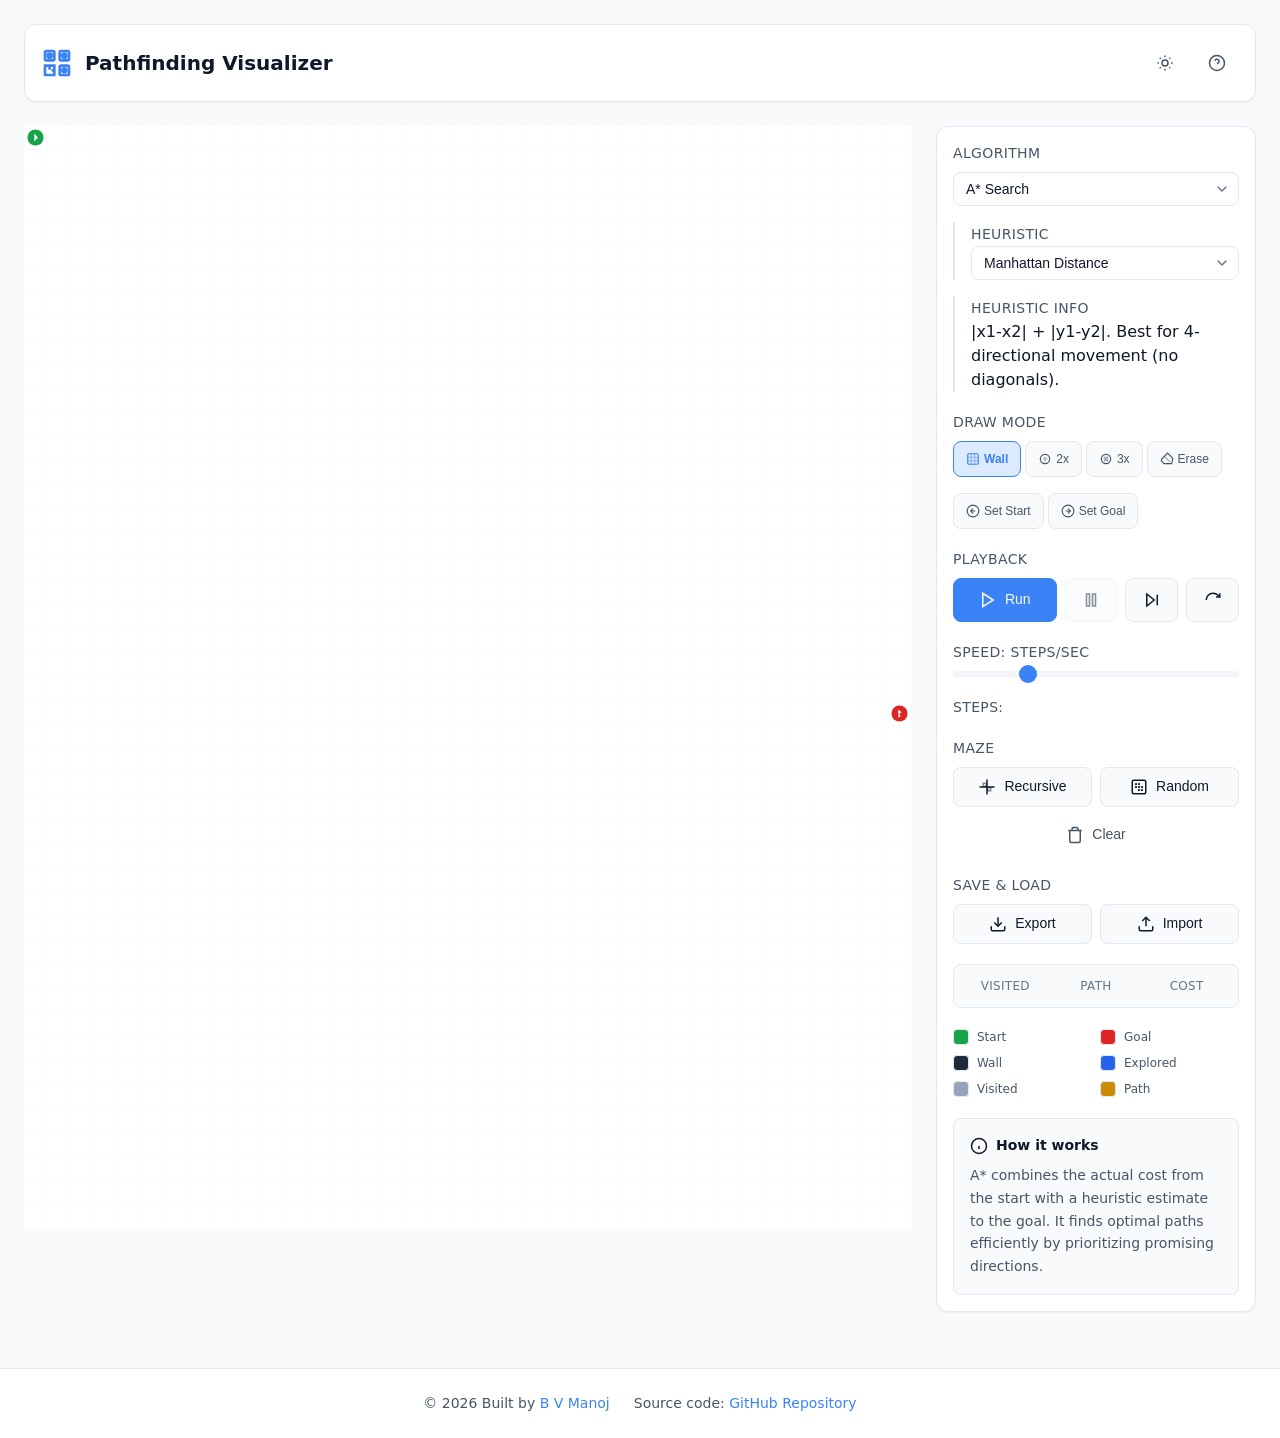
==== commit 1989b662: "Fix all 10 bugs: maze redraws, stats panel, bidir descriptions, heuristic display, meta tags, keyboa" ====
--- a/index.html
+++ b/index.html
@@ -9,8 +9,8 @@
   <meta name="application-name" content="Pathfinding Visualizer">
   <meta name="author" content="B V Manoj">
   <meta name="website" content="https://pathfinding-visualizer.vercel.app">
-  <meta [name="theme-color" content="#3b82f6" ] media="(prefers-color-scheme: light)">
-  <meta [name="theme-color" content="#0f172a" ] media="(prefers-color-scheme: dark)">
+  <meta name="theme-color" content="#3b82f6" media="(prefers-color-scheme: light)">
+  <meta name="theme-color" content="#0f172a" media="(prefers-color-scheme: dark)">
   <meta name="color-scheme" content="light dark">
 
   <!-- PWA Manifest -->
@@ -84,7 +84,7 @@
     <div class="app-content">
 
       <!-- Main Canvas -->
-      <main class="app-content">
+      <main class="main-content" id="main-content">
         <canvas id="grid-canvas" class="grid-canvas" role="img" aria-label="Pathfinding grid visualization"></canvas>
       </main>
 
@@ -226,7 +226,7 @@
 
           <!-- Step Counter -->
           <div class="control-group">
-            <label for="step-counter">
+            <label>
               Steps: <span id="step-count" aria-live="polite">0</span>
             </label>
           </div>
